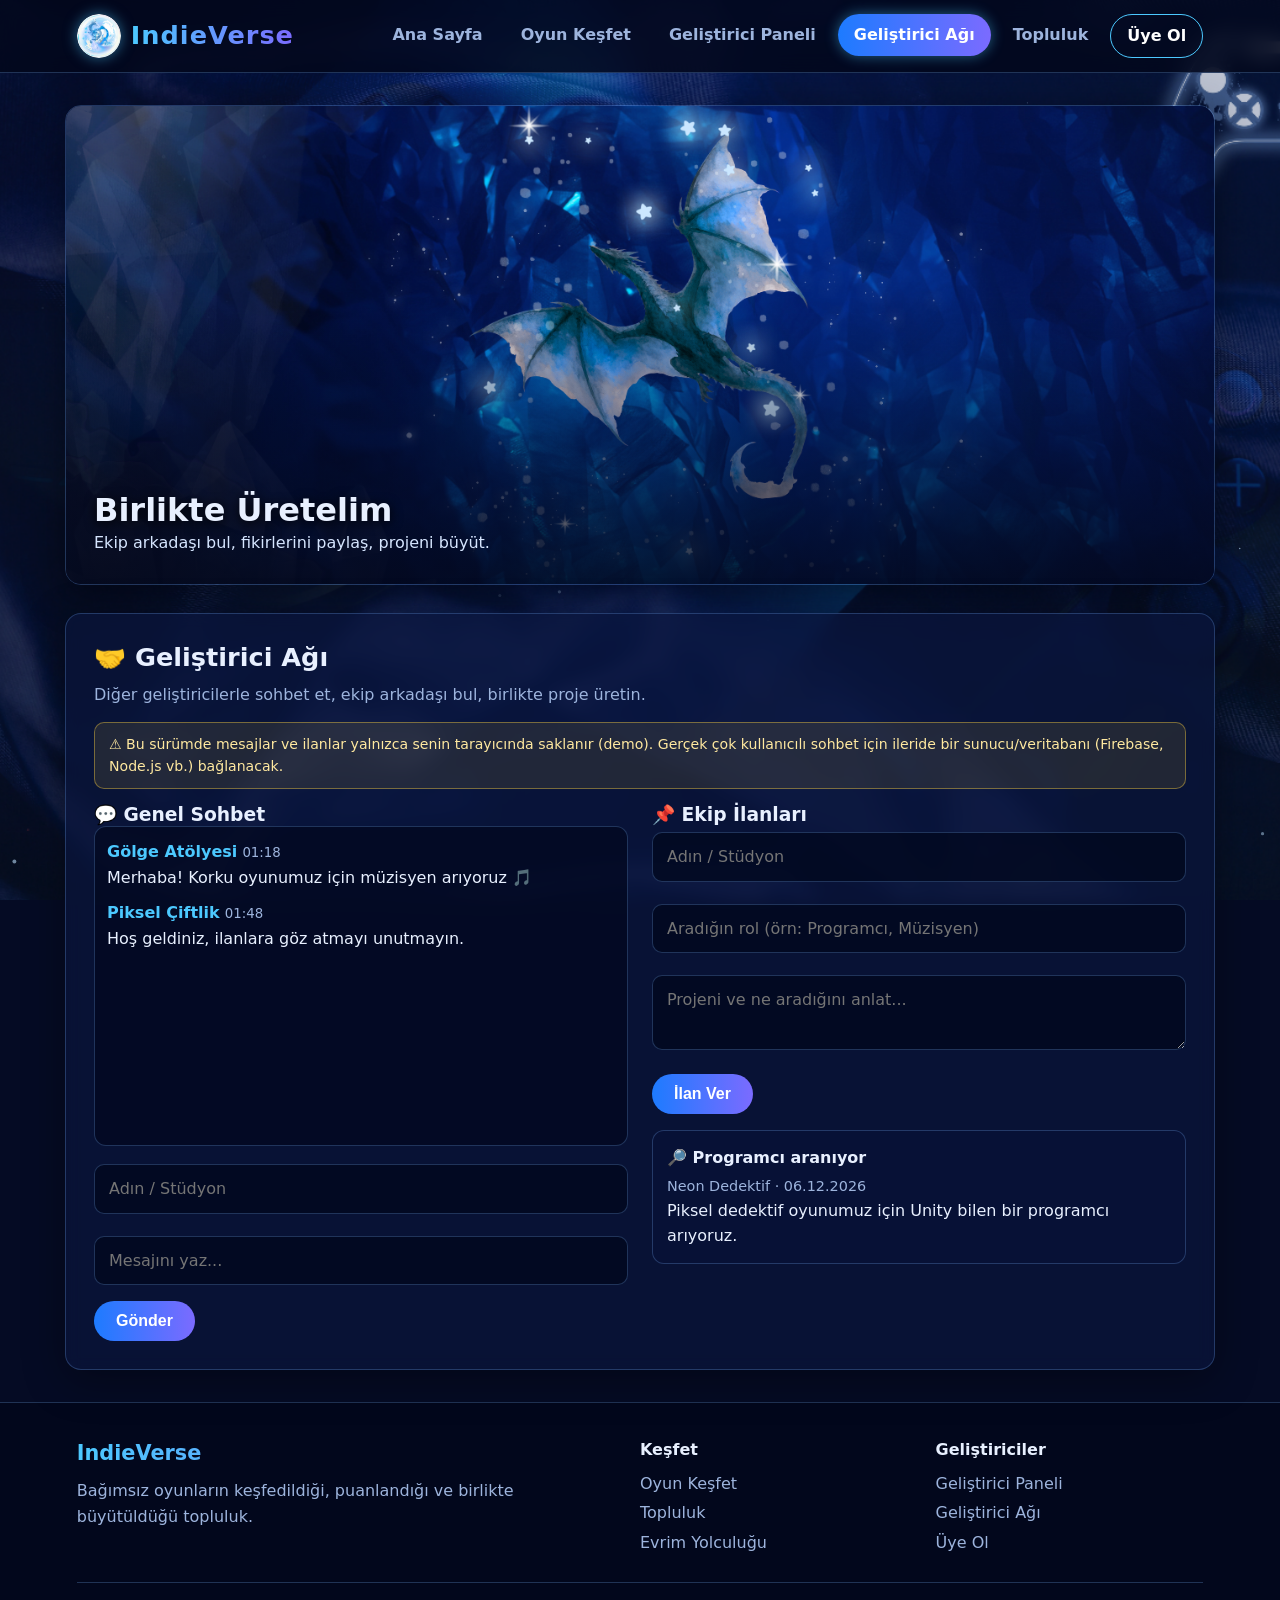
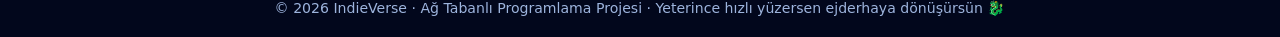
==== web sitesi/ag.html @ 3c93b761 "Add files via upload Hocam ben videoları atıcaz githuba sandım ilk iki haftanın ayrı linki var zaten" ====
<!DOCTYPE html>
<html lang="tr">
<head>
  <meta charset="UTF-8">
  <meta name="viewport" content="width=device-width, initial-scale=1.0">
  <title>IndieVerse - Geliştirici Ağı</title>
  <link rel="stylesheet" href="css/stil.css">
  <link rel="icon" href="img/favicon.ico" sizes="any">
  <link rel="icon" type="image/png" href="img/ikon-192.png">
  <link rel="apple-touch-icon" href="img/ikon-180.png">
  <meta name="theme-color" content="#050b24">
  <meta name="description" content="IndieVerse: bağımsız oyunları keşfet, puanla, topluluğa katıl ve ejderhaya dönüş.">
</head>
<body>

  <header>
    <h1>IndieVerse</h1>
    <nav>
      <ul>
        <li><a href="index.html">Ana Sayfa</a></li>
        <li><a href="oyuncu.html">Oyun Keşfet</a></li>
        <li><a href="gelistirici.html">Geliştirici Paneli</a></li>
        <li><a href="ag.html" class="aktif">Geliştirici Ağı</a></li>
        <li><a href="topluluk.html">Topluluk</a></li>
        <li><a href="uye.html">Üye Ol</a></li>
      </ul>
    </nav>
  </header>

  <main>
    <div class="banner uzun">
      <img src="img/cave.png" alt="Kristal mağarada uçan ejderha">
      <div class="banner-yazi">
        <h2>Birlikte Üretelim</h2>
        <p>Ekip arkadaşı bul, fikirlerini paylaş, projeni büyüt.</p>
      </div>
    </div>

    <section>
      <h2>🤝 Geliştirici Ağı</h2>
      <p>Diğer geliştiricilerle sohbet et, ekip arkadaşı bul, birlikte proje üretin.</p>
      <div class="uyari">
        ⚠️ Bu sürümde mesajlar ve ilanlar yalnızca senin tarayıcında saklanır (demo). Gerçek çok kullanıcılı
        sohbet için ileride bir sunucu/veritabanı (Firebase, Node.js vb.) bağlanacak.
      </div>

      <div class="iki-kolon">
        <div>
          <h3>💬 Genel Sohbet</h3>
          <div id="sohbetKutu" class="sohbet-kutu"></div>
          <form id="sohbetFormu">
            <p><input type="text" name="kisi" placeholder="Adın / Stüdyon" required maxlength="30"></p>
            <p><input type="text" name="metin" placeholder="Mesajını yaz..." required maxlength="300"></p>
            <button type="submit">Gönder</button>
          </form>
        </div>

        <div>
          <h3>📌 Ekip İlanları</h3>
          <form id="ilanFormu">
            <p><input type="text" name="kisi" placeholder="Adın / Stüdyon" required maxlength="40"></p>
            <p><input type="text" name="rol" placeholder="Aradığın rol (örn: Programcı, Müzisyen)" required maxlength="50"></p>
            <p><textarea name="metin" rows="2" placeholder="Projeni ve ne aradığını anlat..." required maxlength="300"></textarea></p>
            <button type="submit">İlan Ver</button>
          </form>
          <div id="ilanListesi" style="margin-top:16px;"></div>
        </div>
      </div>
    </section>
  </main>

  <footer>
    <div class="footer-izgara">
      <div>
        <b class="footer-marka">IndieVerse</b>
        <p>Bağımsız oyunların keşfedildiği, puanlandığı ve birlikte büyütüldüğü topluluk.</p>
      </div>
      <div>
        <b>Keşfet</b>
        <a href="oyuncu.html">Oyun Keşfet</a>
        <a href="topluluk.html">Topluluk</a>
        <a href="index.html#yolculuk">Evrim Yolculuğu</a>
      </div>
      <div>
        <b>Geliştiriciler</b>
        <a href="gelistirici.html">Geliştirici Paneli</a>
        <a href="ag.html">Geliştirici Ağı</a>
        <a href="uye.html">Üye Ol</a>
      </div>
    </div>
    <p class="footer-alt">&copy; 2026 IndieVerse &middot; Ağ Tabanlı Programlama Projesi &middot; Yeterince hızlı yüzersen ejderhaya dönüşürsün 🐉</p>
  </footer>

  <script src="js/ortak.js"></script>
  <script src="js/ag.js"></script>
  <script src="js/efekt.js"></script>
</body>
</html>
---- web sitesi/css/stil.css ----
/* ================= IndieVerse - Ortak Stil ================= */
:root {
  --bg: #050b24;
  --panel: rgba(10, 22, 60, 0.72);
  --panel-acik: rgba(30, 60, 130, 0.35);
  --kenar: rgba(120, 180, 255, 0.25);
  --vurgu: #4cc9ff;
  --vurgu2: #7b6bff;
  --metin: #e8f0ff;
  --soluk: #9db4dd;
  --yildiz: #ffd23f;
  --radius: 16px;
}

* { box-sizing: border-box; margin: 0; padding: 0; }

body {
  font-family: "Segoe UI", system-ui, -apple-system, Roboto, sans-serif;
  color: var(--metin);
  line-height: 1.6;
  min-height: 100vh;
  background-color: var(--bg);
  background-image: url("../img/arkaplan.png");
  background-size: cover;
  background-position: center;
  background-attachment: fixed;
  display: flex;
  flex-direction: column;
}

h1, h2, h3 { line-height: 1.25; }
a { color: var(--vurgu); }

/* ---------- Üst menü ---------- */
header {
  position: sticky;
  top: 0;
  z-index: 50;
  display: flex;
  align-items: center;
  justify-content: space-between;
  flex-wrap: wrap;
  gap: 12px;
  padding: 14px 6vw;
  background: rgba(3, 8, 28, 0.85);
  backdrop-filter: blur(10px);
  border-bottom: 1px solid var(--kenar);
}
header h1 {
  font-size: 1.6rem;
  letter-spacing: 1px;
  background: linear-gradient(90deg, var(--vurgu), var(--vurgu2));
  -webkit-background-clip: text;
  background-clip: text;
  color: transparent;
}
nav ul { list-style: none; display: flex; gap: 6px; flex-wrap: wrap; }
nav a {
  display: block;
  padding: 8px 16px;
  border-radius: 999px;
  text-decoration: none;
  color: var(--soluk);
  font-weight: 600;
  transition: .2s;
}
nav a:hover { color: #fff; background: var(--panel-acik); }
nav a.aktif {
  color: #fff;
  background: linear-gradient(90deg, #1d7bff, var(--vurgu2));
  box-shadow: 0 0 14px rgba(76, 201, 255, .45);
}

/* ---------- Ana yerleşim ---------- */
main {
  flex: 1;
  width: min(1150px, 92%);
  margin: 32px auto;
  display: flex;
  flex-direction: column;
  gap: 28px;
}
section {
  background: var(--panel);
  border: 1px solid var(--kenar);
  border-radius: var(--radius);
  padding: 28px;
  backdrop-filter: blur(8px);
  box-shadow: 0 10px 40px rgba(0, 0, 0, .35);
}
section > h2 { margin-bottom: 8px; font-size: 1.6rem; }
section > p { color: var(--soluk); margin-bottom: 14px; }
hr { display: none; }

/* ---------- Banner (ejderha görselleri) ---------- */
.banner {
  position: relative;
  min-height: 300px;
  border-radius: var(--radius);
  overflow: hidden;
  border: 1px solid var(--kenar);
  display: flex;
  align-items: flex-end;
  box-shadow: 0 10px 40px rgba(0, 0, 0, .45);
}
.banner img {
  position: absolute; inset: 0;
  width: 100%; height: 100%;
  object-fit: cover;
}
.banner::after {
  content: ""; position: absolute; inset: 0;
  background: linear-gradient(to top, rgba(3, 8, 28, .85), transparent 60%);
}
.banner-yazi { position: relative; z-index: 2; padding: 28px; }
.banner-yazi h2 { font-size: 2rem; text-shadow: 0 2px 12px #000; }
.banner-yazi p { color: #d6e6ff; max-width: 620px; }

/* ---------- Kartlar ---------- */
.rol-kapsayici {
  display: flex;
  flex-wrap: wrap;
  gap: 22px;
  background: none;
  border: none;
  padding: 0;
  box-shadow: none;
}
.rol-kart {
  flex: 1 1 320px;
  position: relative;
  overflow: hidden;
  background: var(--panel);
  border: 1px solid var(--kenar);
  border-radius: var(--radius);
  padding: 26px;
  transition: transform .25s, box-shadow .25s;
}
.rol-kart:hover { transform: translateY(-6px); box-shadow: 0 14px 36px rgba(76, 201, 255, .25); }
.rol-kart h3 { margin-bottom: 8px; font-size: 1.35rem; }
.rol-kart p { color: var(--soluk); margin-bottom: 8px; }
.rol-ozellikler { margin: 10px 0 18px 20px; color: #cfe0ff; }
.rol-ozellikler li { margin-bottom: 4px; }

.gelistirici-kart::before {
  content: ""; position: absolute; inset: 0; z-index: 0;
  background: url("../img/dragon.png") center/cover;
  opacity: .22;
}
.gelistirici-kart > * { position: relative; z-index: 1; }

.rol-buton, button, .buton {
  display: inline-block;
  border: none;
  cursor: pointer;
  padding: 11px 22px;
  border-radius: 999px;
  font-size: 1rem;
  font-weight: 700;
  color: #fff;
  text-decoration: none;
  background: linear-gradient(90deg, #1d7bff, var(--vurgu2));
  transition: .2s;
}
.rol-buton:hover, button:hover, .buton:hover {
  transform: translateY(-2px);
  box-shadow: 0 0 18px rgba(76, 201, 255, .6);
}
button.ikincil { background: var(--panel-acik); border: 1px solid var(--kenar); }

/* ---------- Formlar ---------- */
form p { margin-bottom: 16px; }
label { font-weight: 600; font-size: .95rem; }
input[type="text"], input[type="email"], input[type="date"], input[type="url"],
select, textarea {
  width: 100%;
  margin-top: 6px;
  padding: 11px 14px;
  color: var(--metin);
  background: rgba(2, 8, 30, .75);
  border: 1px solid var(--kenar);
  border-radius: 10px;
  font: inherit;
}
input:focus, select:focus, textarea:focus {
  outline: none;
  border-color: var(--vurgu);
  box-shadow: 0 0 0 3px rgba(76, 201, 255, .25);
}
select option { background: #07123a; }
input[type="radio"], input[type="checkbox"] { accent-color: var(--vurgu); margin: 0 4px 0 12px; }
input[type="radio"]:first-of-type, input[type="checkbox"]:first-of-type { margin-left: 0; }
.form-izgara { display: grid; grid-template-columns: repeat(auto-fit, minmax(260px, 1fr)); gap: 0 22px; }

/* ---------- Oyun kartları (JS ile üretilir) ---------- */
.oyun-izgara { display: grid; grid-template-columns: repeat(auto-fill, minmax(300px, 1fr)); gap: 20px; }
.oyun-kart {
  background: rgba(8, 18, 55, .8);
  border: 1px solid var(--kenar);
  border-radius: var(--radius);
  padding: 20px;
  display: flex; flex-direction: column; gap: 10px;
}
.oyun-kart h3 { font-size: 1.2rem; }
.studyo { color: var(--soluk); font-size: .9rem; }
.etiketler { display: flex; flex-wrap: wrap; gap: 6px; }
.etiket {
  font-size: .78rem; padding: 3px 10px; border-radius: 999px;
  background: var(--panel-acik); border: 1px solid var(--kenar); color: #bfe3ff;
}
.etiket.durum { background: rgba(123, 107, 255, .3); }
.amac { font-size: .9rem; color: #cfe0ff; }
.amac b { color: var(--vurgu); }

.yildizlar { display: inline-flex; gap: 2px; font-size: 1.5rem; }
.yildiz { cursor: pointer; color: #3a4a7a; transition: .15s; user-select: none; }
.yildiz.dolu { color: var(--yildiz); }
.yildiz:hover { transform: scale(1.25); }
.puan-bilgi { font-size: .85rem; color: var(--soluk); }

.geri-bildirim { border-top: 1px solid var(--kenar); padding-top: 10px; }
.geri-bildirim summary { cursor: pointer; font-weight: 600; color: var(--vurgu); }
.yorum { background: rgba(255, 255, 255, .05); border-radius: 8px; padding: 8px 12px; margin-top: 8px; font-size: .9rem; }
.yorum b { color: var(--vurgu); }
.bos-mesaj { text-align: center; padding: 30px; color: var(--soluk); }

/* ---------- Ağ sayfası ---------- */
.iki-kolon { display: grid; grid-template-columns: repeat(auto-fit, minmax(340px, 1fr)); gap: 24px; }
.sohbet-kutu {
  height: 320px; overflow-y: auto; padding: 12px;
  background: rgba(2, 8, 30, .7);
  border: 1px solid var(--kenar); border-radius: 12px; margin-bottom: 12px;
}
.mesaj { margin-bottom: 10px; }
.mesaj small { color: var(--soluk); }
.mesaj b { color: var(--vurgu); }
.ilan { background: rgba(8, 18, 55, .8); border: 1px solid var(--kenar); border-radius: 12px; padding: 14px; margin-bottom: 12px; }
.ilan h4 { margin-bottom: 4px; }
.uyari {
  background: rgba(255, 210, 63, .1); border: 1px solid rgba(255, 210, 63, .4);
  color: #ffe9a0; padding: 10px 14px; border-radius: 10px; font-size: .88rem; margin-bottom: 14px;
}

/* ---------- Tablo ---------- */
.tablo-kutu { overflow-x: auto; }
table { width: 100%; border-collapse: collapse; min-width: 640px; }
caption { text-align: left; padding-bottom: 10px; color: var(--soluk); }
th, td { padding: 12px 14px; text-align: left; border-bottom: 1px solid var(--kenar); }
th { background: var(--panel-acik); color: var(--vurgu); }
tbody tr:hover { background: rgba(76, 201, 255, .08); }

/* ---------- Alt bilgi ---------- */
footer {
  text-align: center; padding: 20px; color: var(--soluk);
  background: rgba(3, 8, 28, .85); border-top: 1px solid var(--kenar);
}

@media (max-width: 640px) {
  section { padding: 18px; }
  .banner-yazi h2 { font-size: 1.5rem; }
}

/* ================= GÖRSEL GÜÇLENDİRME ================= */

/* --- Banner düzeltmesi: ejderhanın kafası görünsün --- */
.banner.uzun { min-height: clamp(300px, 42vw, 480px); }
.banner img.ust-hizala { object-position: center 20%; }

/* Banner görseli çok yavaş yakınlaşıp uzaklaşır */
.banner img {
  transform-origin: center 20%;
  animation: yavasYakin 20s ease-in-out infinite alternate;
}
@keyframes yavasYakin {
  from { transform: scale(1); }
  to   { transform: scale(1.07); }
}

/* --- Arka planda süzülen yıldızlar (efekt.js çizer) --- */
#yildizKatman {
  position: fixed;
  inset: 0;
  z-index: -1;
  pointer-events: none;
}

/* --- Kaydırınca yumuşak belirme --- */
.gizli { opacity: 0; }
.gorundu { animation: belir .7s ease backwards; }
@keyframes belir {
  from { opacity: 0; transform: translateY(24px); }
  to   { opacity: 1; transform: none; }
}

/* --- Oyun kartlarına hover parlaması --- */
.oyun-kart { transition: transform .25s, box-shadow .25s, border-color .25s; }
.oyun-kart:hover {
  transform: translateY(-4px);
  border-color: var(--vurgu);
  box-shadow: 0 10px 28px rgba(76, 201, 255, .22);
}

/* --- Mobil menü butonu (efekt.js ekler) --- */
.menu-btn {
  display: none;
  padding: 8px 14px;
  font-size: 1.2rem;
  background: var(--panel-acik);
  border: 1px solid var(--kenar);
}
@media (max-width: 700px) {
  .menu-btn { display: inline-block; }
  header nav { width: 100%; display: none; }
  header nav.acik { display: block; }
  nav ul { flex-direction: column; }
}

/* Hareketi sevmeyen kullanıcılar için animasyonları kapat */
@media (prefers-reduced-motion: reduce) {
  .banner img, .gorundu { animation: none; }
}

/* ================= TOPLULUK SAYFASI ================= */
.topluluk-izgara {
  display: grid;
  grid-template-columns: minmax(0, 1fr) 300px;
  gap: 22px;
  align-items: start;
}
.ana-kolon { display: flex; flex-direction: column; gap: 28px; min-width: 0; }
.yan-kolon { display: flex; flex-direction: column; gap: 22px; position: sticky; top: 90px; }
.yan-kutu {
  background: var(--panel);
  border: 1px solid var(--kenar);
  border-radius: var(--radius);
  padding: 20px;
  backdrop-filter: blur(8px);
}
.yan-kutu h3 { font-size: 1.05rem; margin-bottom: 10px; }
.yan-kutu p { color: var(--soluk); font-size: .92rem; }
.etiket.tikla { cursor: pointer; }
.etiket.tikla:hover { border-color: var(--vurgu); color: #fff; }
.en-iyiler { margin-left: 20px; color: #cfe0ff; font-size: .92rem; }
.en-iyiler li { margin-bottom: 6px; }

.sekmeler { display: flex; flex-wrap: wrap; gap: 8px; margin-bottom: 14px; }
.sekme {
  padding: 8px 16px;
  font-size: .92rem;
  background: var(--panel-acik);
  border: 1px solid var(--kenar);
}
.sekme.aktif {
  background: linear-gradient(90deg, #1d7bff, var(--vurgu2));
  border-color: transparent;
}

.gonderi {
  background: rgba(8, 18, 55, .8);
  border: 1px solid var(--kenar);
  border-radius: var(--radius);
  padding: 18px;
  margin-bottom: 16px;
  display: flex;
  flex-direction: column;
  gap: 10px;
}
.g-ust { display: flex; align-items: center; gap: 12px; }
.g-ust .g-tur { margin-left: auto; }
.avatar {
  width: 42px; height: 42px;
  border-radius: 50%;
  display: grid; place-items: center;
  font-weight: 700; color: #fff;
  flex-shrink: 0;
  box-shadow: 0 0 12px rgba(76, 201, 255, .35);
}
.g-yildiz { color: var(--yildiz); letter-spacing: 2px; margin-left: 8px; }
.g-metin { color: var(--metin); white-space: pre-wrap; word-break: break-word; }
.hashtag { color: var(--vurgu); text-decoration: none; font-weight: 600; }
.hashtag:hover { text-decoration: underline; }
.g-aksiyon { display: flex; gap: 8px; }
.g-aksiyon button { padding: 6px 14px; font-size: .9rem; }
.g-aksiyon .begendi { border-color: #ff6b8b; }
.g-yorumlar { border-top: 1px solid var(--kenar); padding-top: 10px; }
.g-yorum-formu { margin-top: 10px; display: grid; gap: 8px; }
.g-yorum-formu p { margin: 0; }

@media (max-width: 960px) {
  .topluluk-izgara { grid-template-columns: 1fr; }
  .yan-kolon { position: static; }
}

/* ================= ÜYELİK SAYFASI + LOGO ================= */

/* Şifre kutusu diğer kutularla aynı görünsün */
input[type="password"] {
  width: 100%;
  margin-top: 6px;
  padding: 11px 14px;
  color: var(--metin);
  background: rgba(2, 8, 30, .75);
  border: 1px solid var(--kenar);
  border-radius: 10px;
  font: inherit;
}
input[type="password"]:focus {
  outline: none;
  border-color: var(--vurgu);
  box-shadow: 0 0 0 3px rgba(76, 201, 255, .25);
}

/* Şifre gücü çubuğu */
.guc {
  height: 6px;
  background: rgba(255, 255, 255, .1);
  border-radius: 999px;
  overflow: hidden;
  margin-top: 8px;
}
.guc > div { height: 100%; width: 0; transition: width .25s, background .25s; }

/* Bilgi / hata mesajları */
.uye-mesaj {
  padding: 10px 14px;
  border-radius: 10px;
  margin-top: 14px;
  font-size: .92rem;
}
.uye-mesaj.hata {
  background: rgba(255, 107, 139, .12);
  border: 1px solid rgba(255, 107, 139, .45);
  color: #ffb3c4;
}
.uye-mesaj.ok {
  background: rgba(125, 255, 176, .1);
  border: 1px solid rgba(125, 255, 176, .4);
  color: #7dffb0;
}

/* Profil kartı */
.profil-ust { display: flex; align-items: center; gap: 12px; margin-bottom: 10px; }
.avatar.buyuk { width: 56px; height: 56px; font-size: 1.4rem; }
.seviye-satir { font-size: 1.05rem; color: var(--metin) !important; }
.seviye-liste { list-style: none; color: #cfe0ff; font-size: .92rem; }
.seviye-liste li { margin-bottom: 6px; }

/* Logo (efekt.js menüye ekler) */
.marka { display: flex; align-items: center; gap: 10px; text-decoration: none; }
.logo {
  width: 44px; height: 44px;
  border-radius: 50%;
  object-fit: cover;
  box-shadow: 0 0 14px rgba(76, 201, 255, .5);
}

/* Menüdeki "Üye Ol" bağlantısı öne çıksın */
nav a[href="uye.html"] { border: 1px solid var(--vurgu); color: #fff; }

/* ================= ANA SAYFA BANNER (sloganlı görsel tam görünsün) ================= */
.banner.tam { min-height: 0; aspect-ratio: 16 / 9; max-height: 520px; }
.banner.tam::after { display: none; }
.banner.tam img { animation: none; }

/* ================= PUANLAMA SİSTEMİ ================= */
.puan-kutu {
  background: rgba(255, 255, 255, .04);
  border: 1px solid var(--kenar);
  border-radius: 12px;
  padding: 12px 14px;
  display: flex;
  flex-direction: column;
  gap: 8px;
}
.puan-ort { display: flex; align-items: center; gap: 10px; flex-wrap: wrap; }
.puan-sayi { font-size: 1.8rem; font-weight: 800; color: var(--yildiz); line-height: 1; }
.yildiz-ort {
  position: relative; display: inline-block;
  font-size: 1.3rem; letter-spacing: 2px; line-height: 1; color: #3a4a7a;
}
.yildiz-ort::before {
  content: "★★★★★";
  position: absolute; left: 0; top: 0;
  width: var(--yuzde); overflow: hidden; white-space: nowrap; color: var(--yildiz);
}
.senin-puan { display: flex; align-items: center; gap: 10px; flex-wrap: wrap; }
.yildizlar.kucuk { font-size: 1.1rem; }
button.mini { padding: 2px 10px; font-size: .78rem; }
.cubuk-satir {
  display: grid; grid-template-columns: 72px 1fr 34px; gap: 8px; align-items: center;
  font-size: .85rem; color: var(--soluk); margin-top: 6px;
}
.cubuk-satir.kriter-oy { grid-template-columns: 72px 1fr; }
.cubuk { height: 8px; background: rgba(255, 255, 255, .1); border-radius: 999px; overflow: hidden; }
.cubuk > div { height: 100%; background: linear-gradient(90deg, #1d7bff, var(--vurgu2)); }
.cubuk.yildizli > div { background: linear-gradient(90deg, #ffb84c, var(--yildiz)); }

/* ================= PROFESYONEL GÖRÜNÜM ================= */
.nav-rozet { width: 22px; height: 22px; object-fit: contain; vertical-align: middle; margin-right: 2px; }
nav a[href="uye.html"] { display: inline-flex; align-items: center; gap: 4px; }

.hero { text-align: center; padding: 44px 28px; }
.hero h2 {
  font-size: clamp(1.9rem, 4.5vw, 3rem) !important;
  margin: 14px 0 12px !important;
  background: linear-gradient(90deg, #fff, var(--vurgu), var(--vurgu2));
  -webkit-background-clip: text; background-clip: text; color: transparent;
}
.hero > p { max-width: 720px; margin: 0 auto 22px !important; font-size: 1.05rem; }
.hero-butonlar { display: flex; flex-wrap: wrap; gap: 12px; justify-content: center; margin-bottom: 30px; }
.buton.ikincil-buton { background: var(--panel-acik); border: 1px solid var(--kenar); }

.istatistik-seridi {
  display: grid; grid-template-columns: repeat(auto-fit, minmax(120px, 1fr)); gap: 14px;
  max-width: 760px; margin: 0 auto;
}
.istatistik-seridi > div {
  background: rgba(2, 8, 30, .55); border: 1px solid var(--kenar); border-radius: 14px; padding: 14px 8px;
}
.istatistik-seridi b { display: block; font-size: 1.9rem; color: var(--vurgu); line-height: 1.1; }
.istatistik-seridi span { font-size: .85rem; color: var(--soluk); }

.ozellik-izgara { display: grid; grid-template-columns: repeat(auto-fit, minmax(230px, 1fr)); gap: 18px; margin-top: 8px; }
.ozellik {
  background: rgba(8, 18, 55, .8); border: 1px solid var(--kenar); border-radius: var(--radius);
  padding: 22px; transition: transform .25s, border-color .25s, box-shadow .25s;
}
.ozellik:hover { transform: translateY(-4px); border-color: var(--vurgu); box-shadow: 0 10px 28px rgba(76, 201, 255, .2); }
.ozellik-ikon { font-size: 2rem; display: block; margin-bottom: 8px; }
.ozellik h3 { font-size: 1.1rem; margin-bottom: 6px; }
.ozellik p { color: var(--soluk); font-size: .92rem; margin: 0 !important; }

.adimlar { display: grid; grid-template-columns: repeat(auto-fit, minmax(220px, 1fr)); gap: 18px; }
.adim { text-align: center; padding: 10px 14px; }
.adim-no {
  display: inline-grid; place-items: center; width: 46px; height: 46px; border-radius: 50%;
  font-weight: 800; font-size: 1.2rem; color: #fff; margin-bottom: 10px;
  background: linear-gradient(135deg, #1d7bff, var(--vurgu2)); box-shadow: 0 0 16px rgba(76, 201, 255, .5);
}
.adim p { color: var(--soluk); margin: 0 !important; font-size: .92rem; }

.vitrin {
  background: rgba(8, 18, 55, .8); border: 1px solid var(--kenar); border-radius: var(--radius);
  padding: 22px; display: flex; flex-direction: column; gap: 8px; align-items: flex-start;
}
.vitrin h3 { font-size: 1.5rem; }

.seviye-izgara { display: grid; grid-template-columns: repeat(auto-fit, minmax(220px, 1fr)); gap: 18px; }
.seviye-kart {
  position: relative; text-align: center; background: rgba(8, 18, 55, .8);
  border: 1px solid var(--kenar); border-radius: var(--radius); padding: 22px 16px;
  display: flex; flex-direction: column; align-items: center; gap: 8px;
  transition: transform .25s, border-color .25s, box-shadow .25s;
}
.seviye-kart:hover { transform: translateY(-6px); border-color: var(--vurgu); box-shadow: 0 14px 34px rgba(76, 201, 255, .25); }
.seviye-kart img { width: 130px; height: 130px; object-fit: contain; filter: drop-shadow(0 0 14px rgba(76, 201, 255, .35)); }
.seviye-kart .sira {
  position: absolute; top: 12px; left: 12px; width: 28px; height: 28px; border-radius: 50%;
  display: grid; place-items: center; font-size: .85rem; font-weight: 700; background: var(--panel-acik); border: 1px solid var(--kenar);
}
.seviye-kart h3 { font-size: 1.15rem; }
.seviye-kart .etiketler { justify-content: center; }
.seviye-esik { color: var(--yildiz); font-weight: 700; font-size: .9rem; margin: 0 !important; }
.seviye-slogan { color: #cfe0ff !important; font-style: italic; margin: 0 !important; }

.cta { text-align: center; padding: 40px 28px; background: linear-gradient(135deg, rgba(29, 123, 255, .25), rgba(123, 107, 255, .25)); }
.cta p { margin-bottom: 18px !important; }

.rozet-ortala { text-align: center; margin-bottom: 10px; }
.rozet-buyuk { width: 150px; height: 150px; object-fit: contain; filter: drop-shadow(0 0 16px rgba(76, 201, 255, .45)); animation: suz 4s ease-in-out infinite alternate; }
@keyframes suz { from { transform: translateY(0); } to { transform: translateY(-8px); } }
.ilerleme { height: 10px; background: rgba(255, 255, 255, .1); border-radius: 999px; overflow: hidden; margin: 6px 0; }
.ilerleme > div { height: 100%; background: linear-gradient(90deg, #1d7bff, var(--vurgu), var(--vurgu2)); transition: width .5s; }
.seviye-liste li { display: flex; align-items: center; gap: 10px; padding: 6px 8px; border-radius: 10px; border: 1px solid transparent; }
.seviye-liste img { width: 38px; height: 38px; object-fit: contain; }
.seviye-liste small { display: block; color: var(--soluk); }
.seviye-liste li.aktif { border-color: var(--vurgu); background: rgba(76, 201, 255, .1); }
.seviye-liste li.kilitli img { filter: grayscale(1) brightness(.6); opacity: .6; }

footer { text-align: left; padding: 34px 6vw 18px; }
.footer-izgara { display: grid; grid-template-columns: 2fr 1fr 1fr; gap: 28px; margin-bottom: 22px; }
.footer-izgara b { display: block; color: var(--metin); margin-bottom: 8px; }
.footer-marka { font-size: 1.3rem; background: linear-gradient(90deg, var(--vurgu), var(--vurgu2)); -webkit-background-clip: text; background-clip: text; color: transparent !important; }
.footer-izgara a { display: block; color: var(--soluk); text-decoration: none; margin-bottom: 4px; }
.footer-izgara a:hover { color: var(--vurgu); }
.footer-alt { text-align: center; border-top: 1px solid var(--kenar); padding-top: 14px; font-size: .88rem; }
@media (max-width: 700px) { .footer-izgara { grid-template-columns: 1fr; } }
@media (prefers-reduced-motion: reduce) { .rozet-buyuk { animation: none; } }
/* ================= Animasyon paketi 1 ================= */
body { animation: sayfaGir .6s ease; }
@keyframes sayfaGir { from { opacity: 0; } to { opacity: 1; } }

/* Üstteki kaydırma çubuğu */
#kaydirmaCubugu {
  position: fixed; top: 0; left: 0; height: 3px; width: 0; z-index: 100;
  background: linear-gradient(90deg, #1d7bff, var(--vurgu), var(--vurgu2));
  box-shadow: 0 0 10px var(--vurgu);
  pointer-events: none;
}

/* Menü kaydırınca gölge alsın */
header { transition: box-shadow .3s; }
header.kaydi { box-shadow: 0 8px 28px rgba(0, 0, 0, .5); }

/* Buton dalga efekti */
.dalga {
  position: absolute; border-radius: 50%;
  background: rgba(255, 255, 255, .45);
  transform: scale(0);
  animation: dalga .6s ease-out forwards;
  pointer-events: none;
}
@keyframes dalga { to { transform: scale(4); opacity: 0; } }

/* Fareyi izleyen ışık */
#imlecIsik {
  position: fixed; top: 0; left: 0; width: 380px; height: 380px;
  margin: -190px 0 0 -190px; border-radius: 50%;
  background: radial-gradient(circle, rgba(76, 201, 255, .13), transparent 65%);
  pointer-events: none; z-index: 40; opacity: 0;
  transition: opacity .4s; will-change: transform;
}

/* Kartlar sırayla belirsin (bölüm görününce başlar) */
@keyframes kartGir {
  from { opacity: 0; transform: translateY(24px) scale(.96); }
  to   { opacity: 1; transform: none; }
}
.gorundu .ozellik, .gorundu .adim, .gorundu .seviye-kart { animation: kartGir .6s ease backwards; }
.gorundu .ozellik:nth-child(2), .gorundu .adim:nth-child(2), .gorundu .seviye-kart:nth-child(2) { animation-delay: .1s; }
.gorundu .ozellik:nth-child(3), .gorundu .adim:nth-child(3), .gorundu .seviye-kart:nth-child(3) { animation-delay: .2s; }
.gorundu .ozellik:nth-child(4), .gorundu .adim:nth-child(4), .gorundu .seviye-kart:nth-child(4) { animation-delay: .3s; }
.gorundu .seviye-kart:nth-child(5) { animation-delay: .4s; }
.gorundu .seviye-kart:nth-child(6) { animation-delay: .5s; }
.gorundu .seviye-kart:nth-child(7) { animation-delay: .6s; }

/* Yukarı çık butonu */
#yukari {
  position: fixed; right: 20px; bottom: 20px; width: 46px; height: 46px;
  border-radius: 50%; padding: 0; z-index: 60; font-size: 1.2rem;
  opacity: 0; pointer-events: none; transform: translateY(12px);
  transition: opacity .3s, transform .3s;
}
#yukari.goster { opacity: 1; pointer-events: auto; transform: none; }

/* Logo nefes alsın */
.logo { animation: logoParla 3s ease-in-out infinite alternate; }
@keyframes logoParla {
  from { filter: drop-shadow(0 0 2px rgba(76, 201, 255, .3)); }
  to   { filter: drop-shadow(0 0 10px rgba(76, 201, 255, .9)); }
}

/* Hareketi azaltmak isteyenler için */
@media (prefers-reduced-motion: reduce) {
  body, .logo, .dalga,
  .gorundu .ozellik, .gorundu .adim, .gorundu .seviye-kart { animation: none; }
  #imlecIsik { display: none; }
}
/* ================= Animasyon paketi 2: evrim ================= */
#evrimKatman {
  position: fixed; inset: 0; z-index: 200;
  display: flex; align-items: center; justify-content: center; padding: 20px;
  background: radial-gradient(circle at center, rgba(29, 123, 255, .35), rgba(5, 11, 36, .94) 70%);
  opacity: 0; transition: opacity .4s;
}
#evrimKatman.goster { opacity: 1; }

.evrim-kutu {
  position: relative; text-align: center; width: 100%; max-width: 390px;
  padding: 26px 22px 24px;
  background: var(--panel, #0b1640);
  border: 1px solid var(--vurgu); border-radius: 18px;
  box-shadow: 0 0 60px rgba(76, 201, 255, .45);
  transform: scale(.8) translateY(24px);
  transition: transform .5s cubic-bezier(.2, 1.4, .4, 1);
}
#evrimKatman.goster .evrim-kutu { transform: none; }

.evrim-baslik {
  font-size: 1.3rem; font-weight: 700; margin-bottom: 8px;
  background: linear-gradient(90deg, #fff, var(--vurgu), var(--vurgu2));
  -webkit-background-clip: text; background-clip: text; color: transparent;
}

/* Rozet sahnesi: eski rozet söner, yeni rozet döne döne gelir */
.evrim-sahne { position: relative; width: 180px; height: 180px; margin: 0 auto 10px; }
.evrim-sahne img {
  position: absolute; inset: 0; width: 100%; height: 100%; object-fit: contain;
  filter: drop-shadow(0 0 18px rgba(76, 201, 255, .6));
}
.evrim-eski { animation: evrimEski 1s ease .5s forwards; }
.evrim-yeni { opacity: 0; animation: evrimYeni 1.1s cubic-bezier(.2, 1.3, .4, 1) .9s forwards; }
@keyframes evrimEski {
  0%   { opacity: 1; transform: none; filter: drop-shadow(0 0 18px rgba(76, 201, 255, .6)); }
  60%  { opacity: 1; transform: scale(1.15); filter: brightness(3) drop-shadow(0 0 30px #fff); }
  100% { opacity: 0; transform: scale(1.5); filter: brightness(4) blur(6px); }
}
@keyframes evrimYeni {
  0%   { opacity: 0; transform: scale(.1) rotate(-25deg); filter: brightness(4); }
  70%  { opacity: 1; transform: scale(1.12) rotate(4deg); }
  100% { opacity: 1; transform: none; }
}

/* Yayılan halkalar */
.evrim-halka {
  position: absolute; left: 50%; top: 50%; width: 120px; height: 120px;
  margin: -60px 0 0 -60px; border-radius: 50%;
  border: 2px solid var(--vurgu); opacity: 0;
  animation: evrimHalka 1.8s ease-out .9s 2;
}
.evrim-halka:nth-child(2) { animation-delay: 1.3s; border-color: var(--vurgu2); }
@keyframes evrimHalka {
  0%   { transform: scale(.4); opacity: .9; }
  100% { transform: scale(2.6); opacity: 0; }
}

.evrim-gecis { font-size: 1.05rem; margin-bottom: 4px; }
.evrim-gecis b { color: var(--vurgu); }
.evrim-kutu .etiketler { justify-content: center; margin: 10px 0 14px; }
.evrim-kapat { min-width: 140px; }

#konfetiKatman { position: fixed; inset: 0; z-index: 210; pointer-events: none; }

/* Rozet değişince menüde ve profilde küçük zıplama */
.evrim-pop { animation: evrimPop .9s cubic-bezier(.2, 1.4, .4, 1); }
@keyframes evrimPop {
  0%   { transform: scale(.3) rotate(-30deg); filter: brightness(3); }
  100% { transform: none; filter: none; }
}

/* İlerleme çubuğunda akan ışık */
.ilerleme > div { position: relative; overflow: hidden; }
.ilerleme > div::after {
  content: ""; position: absolute; inset: 0;
  background: linear-gradient(90deg, transparent, rgba(255, 255, 255, .55), transparent);
  transform: translateX(-100%);
  animation: ilerlemeAkis 2.2s ease-in-out infinite;
}
@keyframes ilerlemeAkis { to { transform: translateX(100%); } }

/* Evrim yolculuğu kartlarında rozet büyüsün */
.seviye-kart img { transition: transform .35s, filter .35s; }
.seviye-kart:hover img {
  transform: scale(1.1) rotate(-3deg);
  filter: drop-shadow(0 0 22px rgba(76, 201, 255, .75));
}

@media (prefers-reduced-motion: reduce) {
  .evrim-eski, .evrim-halka, .evrim-pop, .ilerleme > div::after { animation: none; }
  .evrim-eski { opacity: 0; }
  .evrim-yeni { animation: none; opacity: 1; }
  #evrimKatman, .evrim-kutu { transition: none; }
}
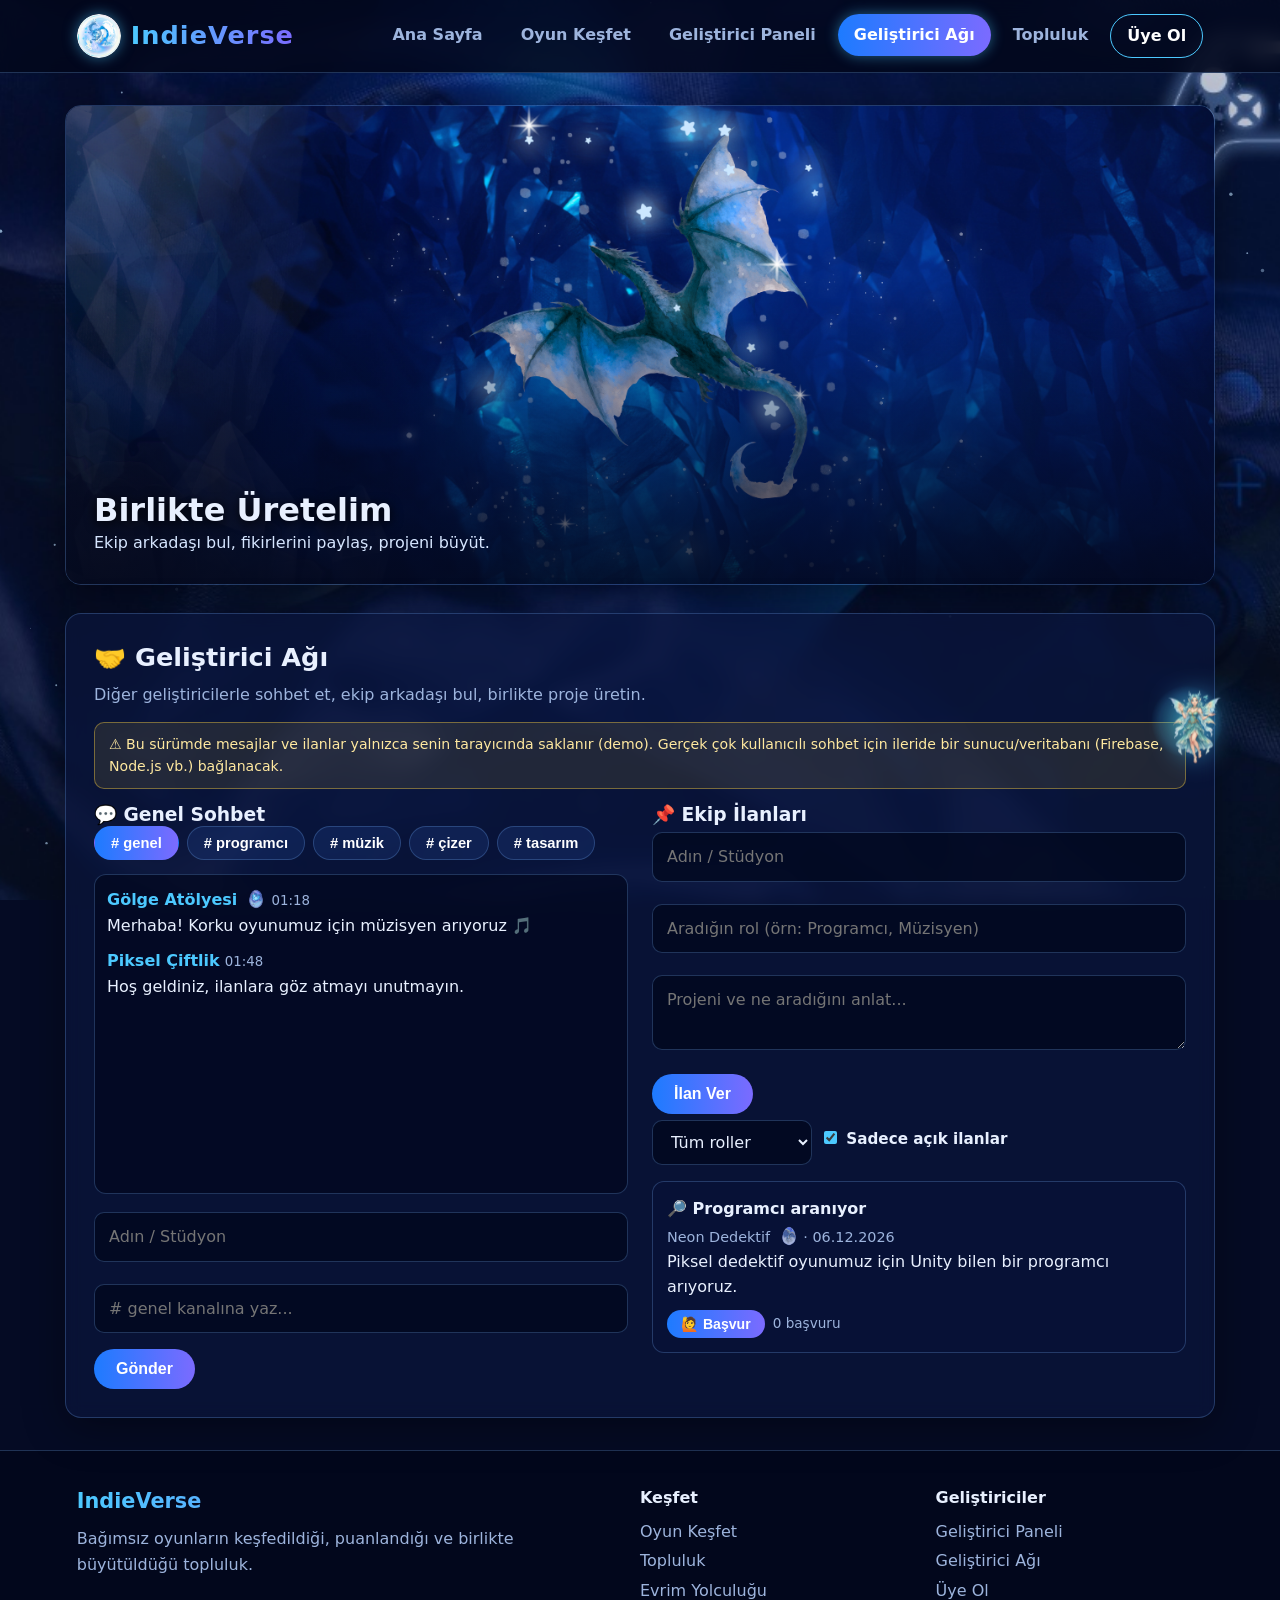
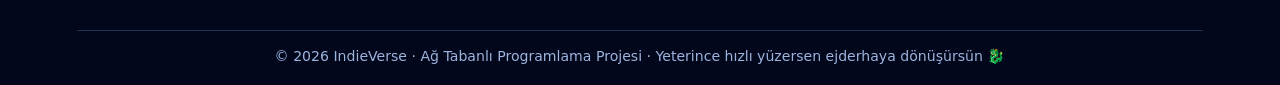
==== commit 9936fa00: "Add files via upload" ====
--- a/web sitesi/ag.html
+++ b/web sitesi/ag.html
@@ -1,98 +1,99 @@
-<!DOCTYPE html>
-<html lang="tr">
-<head>
-  <meta charset="UTF-8">
-  <meta name="viewport" content="width=device-width, initial-scale=1.0">
-  <title>IndieVerse - Geliştirici Ağı</title>
-  <link rel="stylesheet" href="css/stil.css">
-  <link rel="icon" href="img/favicon.ico" sizes="any">
-  <link rel="icon" type="image/png" href="img/ikon-192.png">
-  <link rel="apple-touch-icon" href="img/ikon-180.png">
-  <meta name="theme-color" content="#050b24">
-  <meta name="description" content="IndieVerse: bağımsız oyunları keşfet, puanla, topluluğa katıl ve ejderhaya dönüş.">
-</head>
-<body>
-
-  <header>
-    <h1>IndieVerse</h1>
-    <nav>
-      <ul>
-        <li><a href="index.html">Ana Sayfa</a></li>
-        <li><a href="oyuncu.html">Oyun Keşfet</a></li>
-        <li><a href="gelistirici.html">Geliştirici Paneli</a></li>
-        <li><a href="ag.html" class="aktif">Geliştirici Ağı</a></li>
-        <li><a href="topluluk.html">Topluluk</a></li>
-        <li><a href="uye.html">Üye Ol</a></li>
-      </ul>
-    </nav>
-  </header>
-
-  <main>
-    <div class="banner uzun">
-      <img src="img/cave.png" alt="Kristal mağarada uçan ejderha">
-      <div class="banner-yazi">
-        <h2>Birlikte Üretelim</h2>
-        <p>Ekip arkadaşı bul, fikirlerini paylaş, projeni büyüt.</p>
-      </div>
-    </div>
-
-    <section>
-      <h2>🤝 Geliştirici Ağı</h2>
-      <p>Diğer geliştiricilerle sohbet et, ekip arkadaşı bul, birlikte proje üretin.</p>
-      <div class="uyari">
-        ⚠️ Bu sürümde mesajlar ve ilanlar yalnızca senin tarayıcında saklanır (demo). Gerçek çok kullanıcılı
-        sohbet için ileride bir sunucu/veritabanı (Firebase, Node.js vb.) bağlanacak.
-      </div>
-
-      <div class="iki-kolon">
-        <div>
-          <h3>💬 Genel Sohbet</h3>
-          <div id="sohbetKutu" class="sohbet-kutu"></div>
-          <form id="sohbetFormu">
-            <p><input type="text" name="kisi" placeholder="Adın / Stüdyon" required maxlength="30"></p>
-            <p><input type="text" name="metin" placeholder="Mesajını yaz..." required maxlength="300"></p>
-            <button type="submit">Gönder</button>
-          </form>
-        </div>
-
-        <div>
-          <h3>📌 Ekip İlanları</h3>
-          <form id="ilanFormu">
-            <p><input type="text" name="kisi" placeholder="Adın / Stüdyon" required maxlength="40"></p>
-            <p><input type="text" name="rol" placeholder="Aradığın rol (örn: Programcı, Müzisyen)" required maxlength="50"></p>
-            <p><textarea name="metin" rows="2" placeholder="Projeni ve ne aradığını anlat..." required maxlength="300"></textarea></p>
-            <button type="submit">İlan Ver</button>
-          </form>
-          <div id="ilanListesi" style="margin-top:16px;"></div>
-        </div>
-      </div>
-    </section>
-  </main>
-
-  <footer>
-    <div class="footer-izgara">
-      <div>
-        <b class="footer-marka">IndieVerse</b>
-        <p>Bağımsız oyunların keşfedildiği, puanlandığı ve birlikte büyütüldüğü topluluk.</p>
-      </div>
-      <div>
-        <b>Keşfet</b>
-        <a href="oyuncu.html">Oyun Keşfet</a>
-        <a href="topluluk.html">Topluluk</a>
-        <a href="index.html#yolculuk">Evrim Yolculuğu</a>
-      </div>
-      <div>
-        <b>Geliştiriciler</b>
-        <a href="gelistirici.html">Geliştirici Paneli</a>
-        <a href="ag.html">Geliştirici Ağı</a>
-        <a href="uye.html">Üye Ol</a>
-      </div>
-    </div>
-    <p class="footer-alt">&copy; 2026 IndieVerse &middot; Ağ Tabanlı Programlama Projesi &middot; Yeterince hızlı yüzersen ejderhaya dönüşürsün 🐉</p>
-  </footer>
-
-  <script src="js/ortak.js"></script>
-  <script src="js/ag.js"></script>
-  <script src="js/efekt.js"></script>
-</body>
+<!DOCTYPE html>
+<html lang="tr">
+<head>
+  <meta charset="UTF-8">
+  <meta name="viewport" content="width=device-width, initial-scale=1.0">
+  <title>IndieVerse - Geliştirici Ağı</title>
+  <link rel="stylesheet" href="css/stil.css">
+  <link rel="icon" href="img/favicon.ico" sizes="any">
+  <link rel="icon" type="image/png" href="img/ikon-192.png">
+  <link rel="apple-touch-icon" href="img/ikon-180.png">
+  <meta name="theme-color" content="#050b24">
+  <meta name="description" content="IndieVerse: bağımsız oyunları keşfet, puanla, topluluğa katıl ve ejderhaya dönüş.">
+</head>
+<body>
+
+  <header>
+    <h1>IndieVerse</h1>
+    <nav>
+      <ul>
+        <li><a href="index.html">Ana Sayfa</a></li>
+        <li><a href="oyuncu.html">Oyun Keşfet</a></li>
+        <li><a href="gelistirici.html">Geliştirici Paneli</a></li>
+        <li><a href="ag.html" class="aktif">Geliştirici Ağı</a></li>
+        <li><a href="topluluk.html">Topluluk</a></li>
+        <li><a href="uye.html">Üye Ol</a></li>
+      </ul>
+    </nav>
+  </header>
+
+  <main>
+    <div class="banner uzun">
+      <img src="img/cave.png" alt="Kristal mağarada uçan ejderha">
+      <div class="banner-yazi">
+        <h2>Birlikte Üretelim</h2>
+        <p>Ekip arkadaşı bul, fikirlerini paylaş, projeni büyüt.</p>
+      </div>
+    </div>
+
+    <section>
+      <h2>🤝 Geliştirici Ağı</h2>
+      <p>Diğer geliştiricilerle sohbet et, ekip arkadaşı bul, birlikte proje üretin.</p>
+      <div class="uyari">
+        ⚠️ Bu sürümde mesajlar ve ilanlar yalnızca senin tarayıcında saklanır (demo). Gerçek çok kullanıcılı
+        sohbet için ileride bir sunucu/veritabanı (Firebase, Node.js vb.) bağlanacak.
+      </div>
+
+      <div class="iki-kolon">
+        <div>
+          <h3>💬 Genel Sohbet</h3>
+          <div id="sohbetKutu" class="sohbet-kutu"></div>
+          <form id="sohbetFormu">
+            <p><input type="text" name="kisi" placeholder="Adın / Stüdyon" required maxlength="30"></p>
+            <p><input type="text" name="metin" placeholder="Mesajını yaz..." required maxlength="300"></p>
+            <button type="submit">Gönder</button>
+          </form>
+        </div>
+
+        <div>
+          <h3>📌 Ekip İlanları</h3>
+          <form id="ilanFormu">
+            <p><input type="text" name="kisi" placeholder="Adın / Stüdyon" required maxlength="40"></p>
+            <p><input type="text" name="rol" placeholder="Aradığın rol (örn: Programcı, Müzisyen)" required maxlength="50"></p>
+            <p><textarea name="metin" rows="2" placeholder="Projeni ve ne aradığını anlat..." required maxlength="300"></textarea></p>
+            <button type="submit">İlan Ver</button>
+          </form>
+          <div id="ilanListesi" style="margin-top:16px;"></div>
+        </div>
+      </div>
+    </section>
+  </main>
+
+  <footer>
+    <div class="footer-izgara">
+      <div>
+        <b class="footer-marka">IndieVerse</b>
+        <p>Bağımsız oyunların keşfedildiği, puanlandığı ve birlikte büyütüldüğü topluluk.</p>
+      </div>
+      <div>
+        <b>Keşfet</b>
+        <a href="oyuncu.html">Oyun Keşfet</a>
+        <a href="topluluk.html">Topluluk</a>
+        <a href="index.html#yolculuk">Evrim Yolculuğu</a>
+      </div>
+      <div>
+        <b>Geliştiriciler</b>
+        <a href="gelistirici.html">Geliştirici Paneli</a>
+        <a href="ag.html">Geliştirici Ağı</a>
+        <a href="uye.html">Üye Ol</a>
+      </div>
+    </div>
+    <p class="footer-alt">&copy; 2026 IndieVerse &middot; Ağ Tabanlı Programlama Projesi &middot; Yeterince hızlı yüzersen ejderhaya dönüşürsün 🐉</p>
+  </footer>
+
+  <script src="js/ortak.js"></script>
+  <script src="js/ag.js"></script>
+  <script src="js/efekt.js"></script>
+  <script src="js/peri.js"></script>
+</body>
 </html>
--- a/web sitesi/css/stil.css
+++ b/web sitesi/css/stil.css
@@ -1,753 +1,1375 @@
-/* ================= IndieVerse - Ortak Stil ================= */
-:root {
-  --bg: #050b24;
-  --panel: rgba(10, 22, 60, 0.72);
-  --panel-acik: rgba(30, 60, 130, 0.35);
-  --kenar: rgba(120, 180, 255, 0.25);
-  --vurgu: #4cc9ff;
-  --vurgu2: #7b6bff;
-  --metin: #e8f0ff;
-  --soluk: #9db4dd;
-  --yildiz: #ffd23f;
-  --radius: 16px;
-}
-
-* { box-sizing: border-box; margin: 0; padding: 0; }
-
-body {
-  font-family: "Segoe UI", system-ui, -apple-system, Roboto, sans-serif;
-  color: var(--metin);
-  line-height: 1.6;
-  min-height: 100vh;
-  background-color: var(--bg);
-  background-image: url("../img/arkaplan.png");
-  background-size: cover;
-  background-position: center;
-  background-attachment: fixed;
-  display: flex;
-  flex-direction: column;
-}
-
-h1, h2, h3 { line-height: 1.25; }
-a { color: var(--vurgu); }
-
-/* ---------- Üst menü ---------- */
-header {
-  position: sticky;
-  top: 0;
-  z-index: 50;
-  display: flex;
-  align-items: center;
-  justify-content: space-between;
-  flex-wrap: wrap;
-  gap: 12px;
-  padding: 14px 6vw;
-  background: rgba(3, 8, 28, 0.85);
-  backdrop-filter: blur(10px);
-  border-bottom: 1px solid var(--kenar);
-}
-header h1 {
-  font-size: 1.6rem;
-  letter-spacing: 1px;
-  background: linear-gradient(90deg, var(--vurgu), var(--vurgu2));
-  -webkit-background-clip: text;
-  background-clip: text;
-  color: transparent;
-}
-nav ul { list-style: none; display: flex; gap: 6px; flex-wrap: wrap; }
-nav a {
-  display: block;
-  padding: 8px 16px;
-  border-radius: 999px;
-  text-decoration: none;
-  color: var(--soluk);
-  font-weight: 600;
-  transition: .2s;
-}
-nav a:hover { color: #fff; background: var(--panel-acik); }
-nav a.aktif {
-  color: #fff;
-  background: linear-gradient(90deg, #1d7bff, var(--vurgu2));
-  box-shadow: 0 0 14px rgba(76, 201, 255, .45);
-}
-
-/* ---------- Ana yerleşim ---------- */
-main {
-  flex: 1;
-  width: min(1150px, 92%);
-  margin: 32px auto;
-  display: flex;
-  flex-direction: column;
-  gap: 28px;
-}
-section {
-  background: var(--panel);
-  border: 1px solid var(--kenar);
-  border-radius: var(--radius);
-  padding: 28px;
-  backdrop-filter: blur(8px);
-  box-shadow: 0 10px 40px rgba(0, 0, 0, .35);
-}
-section > h2 { margin-bottom: 8px; font-size: 1.6rem; }
-section > p { color: var(--soluk); margin-bottom: 14px; }
-hr { display: none; }
-
-/* ---------- Banner (ejderha görselleri) ---------- */
-.banner {
-  position: relative;
-  min-height: 300px;
-  border-radius: var(--radius);
-  overflow: hidden;
-  border: 1px solid var(--kenar);
-  display: flex;
-  align-items: flex-end;
-  box-shadow: 0 10px 40px rgba(0, 0, 0, .45);
-}
-.banner img {
-  position: absolute; inset: 0;
-  width: 100%; height: 100%;
-  object-fit: cover;
-}
-.banner::after {
-  content: ""; position: absolute; inset: 0;
-  background: linear-gradient(to top, rgba(3, 8, 28, .85), transparent 60%);
-}
-.banner-yazi { position: relative; z-index: 2; padding: 28px; }
-.banner-yazi h2 { font-size: 2rem; text-shadow: 0 2px 12px #000; }
-.banner-yazi p { color: #d6e6ff; max-width: 620px; }
-
-/* ---------- Kartlar ---------- */
-.rol-kapsayici {
-  display: flex;
-  flex-wrap: wrap;
-  gap: 22px;
-  background: none;
-  border: none;
-  padding: 0;
-  box-shadow: none;
-}
-.rol-kart {
-  flex: 1 1 320px;
-  position: relative;
-  overflow: hidden;
-  background: var(--panel);
-  border: 1px solid var(--kenar);
-  border-radius: var(--radius);
-  padding: 26px;
-  transition: transform .25s, box-shadow .25s;
-}
-.rol-kart:hover { transform: translateY(-6px); box-shadow: 0 14px 36px rgba(76, 201, 255, .25); }
-.rol-kart h3 { margin-bottom: 8px; font-size: 1.35rem; }
-.rol-kart p { color: var(--soluk); margin-bottom: 8px; }
-.rol-ozellikler { margin: 10px 0 18px 20px; color: #cfe0ff; }
-.rol-ozellikler li { margin-bottom: 4px; }
-
-.gelistirici-kart::before {
-  content: ""; position: absolute; inset: 0; z-index: 0;
-  background: url("../img/dragon.png") center/cover;
-  opacity: .22;
-}
-.gelistirici-kart > * { position: relative; z-index: 1; }
-
-.rol-buton, button, .buton {
-  display: inline-block;
-  border: none;
-  cursor: pointer;
-  padding: 11px 22px;
-  border-radius: 999px;
-  font-size: 1rem;
-  font-weight: 700;
-  color: #fff;
-  text-decoration: none;
-  background: linear-gradient(90deg, #1d7bff, var(--vurgu2));
-  transition: .2s;
-}
-.rol-buton:hover, button:hover, .buton:hover {
-  transform: translateY(-2px);
-  box-shadow: 0 0 18px rgba(76, 201, 255, .6);
-}
-button.ikincil { background: var(--panel-acik); border: 1px solid var(--kenar); }
-
-/* ---------- Formlar ---------- */
-form p { margin-bottom: 16px; }
-label { font-weight: 600; font-size: .95rem; }
-input[type="text"], input[type="email"], input[type="date"], input[type="url"],
-select, textarea {
-  width: 100%;
-  margin-top: 6px;
-  padding: 11px 14px;
-  color: var(--metin);
-  background: rgba(2, 8, 30, .75);
-  border: 1px solid var(--kenar);
-  border-radius: 10px;
-  font: inherit;
-}
-input:focus, select:focus, textarea:focus {
-  outline: none;
-  border-color: var(--vurgu);
-  box-shadow: 0 0 0 3px rgba(76, 201, 255, .25);
-}
-select option { background: #07123a; }
-input[type="radio"], input[type="checkbox"] { accent-color: var(--vurgu); margin: 0 4px 0 12px; }
-input[type="radio"]:first-of-type, input[type="checkbox"]:first-of-type { margin-left: 0; }
-.form-izgara { display: grid; grid-template-columns: repeat(auto-fit, minmax(260px, 1fr)); gap: 0 22px; }
-
-/* ---------- Oyun kartları (JS ile üretilir) ---------- */
-.oyun-izgara { display: grid; grid-template-columns: repeat(auto-fill, minmax(300px, 1fr)); gap: 20px; }
-.oyun-kart {
-  background: rgba(8, 18, 55, .8);
-  border: 1px solid var(--kenar);
-  border-radius: var(--radius);
-  padding: 20px;
-  display: flex; flex-direction: column; gap: 10px;
-}
-.oyun-kart h3 { font-size: 1.2rem; }
-.studyo { color: var(--soluk); font-size: .9rem; }
-.etiketler { display: flex; flex-wrap: wrap; gap: 6px; }
-.etiket {
-  font-size: .78rem; padding: 3px 10px; border-radius: 999px;
-  background: var(--panel-acik); border: 1px solid var(--kenar); color: #bfe3ff;
-}
-.etiket.durum { background: rgba(123, 107, 255, .3); }
-.amac { font-size: .9rem; color: #cfe0ff; }
-.amac b { color: var(--vurgu); }
-
-.yildizlar { display: inline-flex; gap: 2px; font-size: 1.5rem; }
-.yildiz { cursor: pointer; color: #3a4a7a; transition: .15s; user-select: none; }
-.yildiz.dolu { color: var(--yildiz); }
-.yildiz:hover { transform: scale(1.25); }
-.puan-bilgi { font-size: .85rem; color: var(--soluk); }
-
-.geri-bildirim { border-top: 1px solid var(--kenar); padding-top: 10px; }
-.geri-bildirim summary { cursor: pointer; font-weight: 600; color: var(--vurgu); }
-.yorum { background: rgba(255, 255, 255, .05); border-radius: 8px; padding: 8px 12px; margin-top: 8px; font-size: .9rem; }
-.yorum b { color: var(--vurgu); }
-.bos-mesaj { text-align: center; padding: 30px; color: var(--soluk); }
-
-/* ---------- Ağ sayfası ---------- */
-.iki-kolon { display: grid; grid-template-columns: repeat(auto-fit, minmax(340px, 1fr)); gap: 24px; }
-.sohbet-kutu {
-  height: 320px; overflow-y: auto; padding: 12px;
-  background: rgba(2, 8, 30, .7);
-  border: 1px solid var(--kenar); border-radius: 12px; margin-bottom: 12px;
-}
-.mesaj { margin-bottom: 10px; }
-.mesaj small { color: var(--soluk); }
-.mesaj b { color: var(--vurgu); }
-.ilan { background: rgba(8, 18, 55, .8); border: 1px solid var(--kenar); border-radius: 12px; padding: 14px; margin-bottom: 12px; }
-.ilan h4 { margin-bottom: 4px; }
-.uyari {
-  background: rgba(255, 210, 63, .1); border: 1px solid rgba(255, 210, 63, .4);
-  color: #ffe9a0; padding: 10px 14px; border-radius: 10px; font-size: .88rem; margin-bottom: 14px;
-}
-
-/* ---------- Tablo ---------- */
-.tablo-kutu { overflow-x: auto; }
-table { width: 100%; border-collapse: collapse; min-width: 640px; }
-caption { text-align: left; padding-bottom: 10px; color: var(--soluk); }
-th, td { padding: 12px 14px; text-align: left; border-bottom: 1px solid var(--kenar); }
-th { background: var(--panel-acik); color: var(--vurgu); }
-tbody tr:hover { background: rgba(76, 201, 255, .08); }
-
-/* ---------- Alt bilgi ---------- */
-footer {
-  text-align: center; padding: 20px; color: var(--soluk);
-  background: rgba(3, 8, 28, .85); border-top: 1px solid var(--kenar);
-}
-
-@media (max-width: 640px) {
-  section { padding: 18px; }
-  .banner-yazi h2 { font-size: 1.5rem; }
-}
-
-/* ================= GÖRSEL GÜÇLENDİRME ================= */
-
-/* --- Banner düzeltmesi: ejderhanın kafası görünsün --- */
-.banner.uzun { min-height: clamp(300px, 42vw, 480px); }
-.banner img.ust-hizala { object-position: center 20%; }
-
-/* Banner görseli çok yavaş yakınlaşıp uzaklaşır */
-.banner img {
-  transform-origin: center 20%;
-  animation: yavasYakin 20s ease-in-out infinite alternate;
-}
-@keyframes yavasYakin {
-  from { transform: scale(1); }
-  to   { transform: scale(1.07); }
-}
-
-/* --- Arka planda süzülen yıldızlar (efekt.js çizer) --- */
-#yildizKatman {
-  position: fixed;
-  inset: 0;
-  z-index: -1;
-  pointer-events: none;
-}
-
-/* --- Kaydırınca yumuşak belirme --- */
-.gizli { opacity: 0; }
-.gorundu { animation: belir .7s ease backwards; }
-@keyframes belir {
-  from { opacity: 0; transform: translateY(24px); }
-  to   { opacity: 1; transform: none; }
-}
-
-/* --- Oyun kartlarına hover parlaması --- */
-.oyun-kart { transition: transform .25s, box-shadow .25s, border-color .25s; }
-.oyun-kart:hover {
-  transform: translateY(-4px);
-  border-color: var(--vurgu);
-  box-shadow: 0 10px 28px rgba(76, 201, 255, .22);
-}
-
-/* --- Mobil menü butonu (efekt.js ekler) --- */
-.menu-btn {
-  display: none;
-  padding: 8px 14px;
-  font-size: 1.2rem;
-  background: var(--panel-acik);
-  border: 1px solid var(--kenar);
-}
-@media (max-width: 700px) {
-  .menu-btn { display: inline-block; }
-  header nav { width: 100%; display: none; }
-  header nav.acik { display: block; }
-  nav ul { flex-direction: column; }
-}
-
-/* Hareketi sevmeyen kullanıcılar için animasyonları kapat */
-@media (prefers-reduced-motion: reduce) {
-  .banner img, .gorundu { animation: none; }
-}
-
-/* ================= TOPLULUK SAYFASI ================= */
-.topluluk-izgara {
-  display: grid;
-  grid-template-columns: minmax(0, 1fr) 300px;
-  gap: 22px;
-  align-items: start;
-}
-.ana-kolon { display: flex; flex-direction: column; gap: 28px; min-width: 0; }
-.yan-kolon { display: flex; flex-direction: column; gap: 22px; position: sticky; top: 90px; }
-.yan-kutu {
-  background: var(--panel);
-  border: 1px solid var(--kenar);
-  border-radius: var(--radius);
-  padding: 20px;
-  backdrop-filter: blur(8px);
-}
-.yan-kutu h3 { font-size: 1.05rem; margin-bottom: 10px; }
-.yan-kutu p { color: var(--soluk); font-size: .92rem; }
-.etiket.tikla { cursor: pointer; }
-.etiket.tikla:hover { border-color: var(--vurgu); color: #fff; }
-.en-iyiler { margin-left: 20px; color: #cfe0ff; font-size: .92rem; }
-.en-iyiler li { margin-bottom: 6px; }
-
-.sekmeler { display: flex; flex-wrap: wrap; gap: 8px; margin-bottom: 14px; }
-.sekme {
-  padding: 8px 16px;
-  font-size: .92rem;
-  background: var(--panel-acik);
-  border: 1px solid var(--kenar);
-}
-.sekme.aktif {
-  background: linear-gradient(90deg, #1d7bff, var(--vurgu2));
-  border-color: transparent;
-}
-
-.gonderi {
-  background: rgba(8, 18, 55, .8);
-  border: 1px solid var(--kenar);
-  border-radius: var(--radius);
-  padding: 18px;
-  margin-bottom: 16px;
-  display: flex;
-  flex-direction: column;
-  gap: 10px;
-}
-.g-ust { display: flex; align-items: center; gap: 12px; }
-.g-ust .g-tur { margin-left: auto; }
-.avatar {
-  width: 42px; height: 42px;
-  border-radius: 50%;
-  display: grid; place-items: center;
-  font-weight: 700; color: #fff;
-  flex-shrink: 0;
-  box-shadow: 0 0 12px rgba(76, 201, 255, .35);
-}
-.g-yildiz { color: var(--yildiz); letter-spacing: 2px; margin-left: 8px; }
-.g-metin { color: var(--metin); white-space: pre-wrap; word-break: break-word; }
-.hashtag { color: var(--vurgu); text-decoration: none; font-weight: 600; }
-.hashtag:hover { text-decoration: underline; }
-.g-aksiyon { display: flex; gap: 8px; }
-.g-aksiyon button { padding: 6px 14px; font-size: .9rem; }
-.g-aksiyon .begendi { border-color: #ff6b8b; }
-.g-yorumlar { border-top: 1px solid var(--kenar); padding-top: 10px; }
-.g-yorum-formu { margin-top: 10px; display: grid; gap: 8px; }
-.g-yorum-formu p { margin: 0; }
-
-@media (max-width: 960px) {
-  .topluluk-izgara { grid-template-columns: 1fr; }
-  .yan-kolon { position: static; }
-}
-
-/* ================= ÜYELİK SAYFASI + LOGO ================= */
-
-/* Şifre kutusu diğer kutularla aynı görünsün */
-input[type="password"] {
-  width: 100%;
-  margin-top: 6px;
-  padding: 11px 14px;
-  color: var(--metin);
-  background: rgba(2, 8, 30, .75);
-  border: 1px solid var(--kenar);
-  border-radius: 10px;
-  font: inherit;
-}
-input[type="password"]:focus {
-  outline: none;
-  border-color: var(--vurgu);
-  box-shadow: 0 0 0 3px rgba(76, 201, 255, .25);
-}
-
-/* Şifre gücü çubuğu */
-.guc {
-  height: 6px;
-  background: rgba(255, 255, 255, .1);
-  border-radius: 999px;
-  overflow: hidden;
-  margin-top: 8px;
-}
-.guc > div { height: 100%; width: 0; transition: width .25s, background .25s; }
-
-/* Bilgi / hata mesajları */
-.uye-mesaj {
-  padding: 10px 14px;
-  border-radius: 10px;
-  margin-top: 14px;
-  font-size: .92rem;
-}
-.uye-mesaj.hata {
-  background: rgba(255, 107, 139, .12);
-  border: 1px solid rgba(255, 107, 139, .45);
-  color: #ffb3c4;
-}
-.uye-mesaj.ok {
-  background: rgba(125, 255, 176, .1);
-  border: 1px solid rgba(125, 255, 176, .4);
-  color: #7dffb0;
-}
-
-/* Profil kartı */
-.profil-ust { display: flex; align-items: center; gap: 12px; margin-bottom: 10px; }
-.avatar.buyuk { width: 56px; height: 56px; font-size: 1.4rem; }
-.seviye-satir { font-size: 1.05rem; color: var(--metin) !important; }
-.seviye-liste { list-style: none; color: #cfe0ff; font-size: .92rem; }
-.seviye-liste li { margin-bottom: 6px; }
-
-/* Logo (efekt.js menüye ekler) */
-.marka { display: flex; align-items: center; gap: 10px; text-decoration: none; }
-.logo {
-  width: 44px; height: 44px;
-  border-radius: 50%;
-  object-fit: cover;
-  box-shadow: 0 0 14px rgba(76, 201, 255, .5);
-}
-
-/* Menüdeki "Üye Ol" bağlantısı öne çıksın */
-nav a[href="uye.html"] { border: 1px solid var(--vurgu); color: #fff; }
-
-/* ================= ANA SAYFA BANNER (sloganlı görsel tam görünsün) ================= */
-.banner.tam { min-height: 0; aspect-ratio: 16 / 9; max-height: 520px; }
-.banner.tam::after { display: none; }
-.banner.tam img { animation: none; }
-
-/* ================= PUANLAMA SİSTEMİ ================= */
-.puan-kutu {
-  background: rgba(255, 255, 255, .04);
-  border: 1px solid var(--kenar);
-  border-radius: 12px;
-  padding: 12px 14px;
-  display: flex;
-  flex-direction: column;
-  gap: 8px;
-}
-.puan-ort { display: flex; align-items: center; gap: 10px; flex-wrap: wrap; }
-.puan-sayi { font-size: 1.8rem; font-weight: 800; color: var(--yildiz); line-height: 1; }
-.yildiz-ort {
-  position: relative; display: inline-block;
-  font-size: 1.3rem; letter-spacing: 2px; line-height: 1; color: #3a4a7a;
-}
-.yildiz-ort::before {
-  content: "★★★★★";
-  position: absolute; left: 0; top: 0;
-  width: var(--yuzde); overflow: hidden; white-space: nowrap; color: var(--yildiz);
-}
-.senin-puan { display: flex; align-items: center; gap: 10px; flex-wrap: wrap; }
-.yildizlar.kucuk { font-size: 1.1rem; }
-button.mini { padding: 2px 10px; font-size: .78rem; }
-.cubuk-satir {
-  display: grid; grid-template-columns: 72px 1fr 34px; gap: 8px; align-items: center;
-  font-size: .85rem; color: var(--soluk); margin-top: 6px;
-}
-.cubuk-satir.kriter-oy { grid-template-columns: 72px 1fr; }
-.cubuk { height: 8px; background: rgba(255, 255, 255, .1); border-radius: 999px; overflow: hidden; }
-.cubuk > div { height: 100%; background: linear-gradient(90deg, #1d7bff, var(--vurgu2)); }
-.cubuk.yildizli > div { background: linear-gradient(90deg, #ffb84c, var(--yildiz)); }
-
-/* ================= PROFESYONEL GÖRÜNÜM ================= */
-.nav-rozet { width: 22px; height: 22px; object-fit: contain; vertical-align: middle; margin-right: 2px; }
-nav a[href="uye.html"] { display: inline-flex; align-items: center; gap: 4px; }
-
-.hero { text-align: center; padding: 44px 28px; }
-.hero h2 {
-  font-size: clamp(1.9rem, 4.5vw, 3rem) !important;
-  margin: 14px 0 12px !important;
-  background: linear-gradient(90deg, #fff, var(--vurgu), var(--vurgu2));
-  -webkit-background-clip: text; background-clip: text; color: transparent;
-}
-.hero > p { max-width: 720px; margin: 0 auto 22px !important; font-size: 1.05rem; }
-.hero-butonlar { display: flex; flex-wrap: wrap; gap: 12px; justify-content: center; margin-bottom: 30px; }
-.buton.ikincil-buton { background: var(--panel-acik); border: 1px solid var(--kenar); }
-
-.istatistik-seridi {
-  display: grid; grid-template-columns: repeat(auto-fit, minmax(120px, 1fr)); gap: 14px;
-  max-width: 760px; margin: 0 auto;
-}
-.istatistik-seridi > div {
-  background: rgba(2, 8, 30, .55); border: 1px solid var(--kenar); border-radius: 14px; padding: 14px 8px;
-}
-.istatistik-seridi b { display: block; font-size: 1.9rem; color: var(--vurgu); line-height: 1.1; }
-.istatistik-seridi span { font-size: .85rem; color: var(--soluk); }
-
-.ozellik-izgara { display: grid; grid-template-columns: repeat(auto-fit, minmax(230px, 1fr)); gap: 18px; margin-top: 8px; }
-.ozellik {
-  background: rgba(8, 18, 55, .8); border: 1px solid var(--kenar); border-radius: var(--radius);
-  padding: 22px; transition: transform .25s, border-color .25s, box-shadow .25s;
-}
-.ozellik:hover { transform: translateY(-4px); border-color: var(--vurgu); box-shadow: 0 10px 28px rgba(76, 201, 255, .2); }
-.ozellik-ikon { font-size: 2rem; display: block; margin-bottom: 8px; }
-.ozellik h3 { font-size: 1.1rem; margin-bottom: 6px; }
-.ozellik p { color: var(--soluk); font-size: .92rem; margin: 0 !important; }
-
-.adimlar { display: grid; grid-template-columns: repeat(auto-fit, minmax(220px, 1fr)); gap: 18px; }
-.adim { text-align: center; padding: 10px 14px; }
-.adim-no {
-  display: inline-grid; place-items: center; width: 46px; height: 46px; border-radius: 50%;
-  font-weight: 800; font-size: 1.2rem; color: #fff; margin-bottom: 10px;
-  background: linear-gradient(135deg, #1d7bff, var(--vurgu2)); box-shadow: 0 0 16px rgba(76, 201, 255, .5);
-}
-.adim p { color: var(--soluk); margin: 0 !important; font-size: .92rem; }
-
-.vitrin {
-  background: rgba(8, 18, 55, .8); border: 1px solid var(--kenar); border-radius: var(--radius);
-  padding: 22px; display: flex; flex-direction: column; gap: 8px; align-items: flex-start;
-}
-.vitrin h3 { font-size: 1.5rem; }
-
-.seviye-izgara { display: grid; grid-template-columns: repeat(auto-fit, minmax(220px, 1fr)); gap: 18px; }
-.seviye-kart {
-  position: relative; text-align: center; background: rgba(8, 18, 55, .8);
-  border: 1px solid var(--kenar); border-radius: var(--radius); padding: 22px 16px;
-  display: flex; flex-direction: column; align-items: center; gap: 8px;
-  transition: transform .25s, border-color .25s, box-shadow .25s;
-}
-.seviye-kart:hover { transform: translateY(-6px); border-color: var(--vurgu); box-shadow: 0 14px 34px rgba(76, 201, 255, .25); }
-.seviye-kart img { width: 130px; height: 130px; object-fit: contain; filter: drop-shadow(0 0 14px rgba(76, 201, 255, .35)); }
-.seviye-kart .sira {
-  position: absolute; top: 12px; left: 12px; width: 28px; height: 28px; border-radius: 50%;
-  display: grid; place-items: center; font-size: .85rem; font-weight: 700; background: var(--panel-acik); border: 1px solid var(--kenar);
-}
-.seviye-kart h3 { font-size: 1.15rem; }
-.seviye-kart .etiketler { justify-content: center; }
-.seviye-esik { color: var(--yildiz); font-weight: 700; font-size: .9rem; margin: 0 !important; }
-.seviye-slogan { color: #cfe0ff !important; font-style: italic; margin: 0 !important; }
-
-.cta { text-align: center; padding: 40px 28px; background: linear-gradient(135deg, rgba(29, 123, 255, .25), rgba(123, 107, 255, .25)); }
-.cta p { margin-bottom: 18px !important; }
-
-.rozet-ortala { text-align: center; margin-bottom: 10px; }
-.rozet-buyuk { width: 150px; height: 150px; object-fit: contain; filter: drop-shadow(0 0 16px rgba(76, 201, 255, .45)); animation: suz 4s ease-in-out infinite alternate; }
-@keyframes suz { from { transform: translateY(0); } to { transform: translateY(-8px); } }
-.ilerleme { height: 10px; background: rgba(255, 255, 255, .1); border-radius: 999px; overflow: hidden; margin: 6px 0; }
-.ilerleme > div { height: 100%; background: linear-gradient(90deg, #1d7bff, var(--vurgu), var(--vurgu2)); transition: width .5s; }
-.seviye-liste li { display: flex; align-items: center; gap: 10px; padding: 6px 8px; border-radius: 10px; border: 1px solid transparent; }
-.seviye-liste img { width: 38px; height: 38px; object-fit: contain; }
-.seviye-liste small { display: block; color: var(--soluk); }
-.seviye-liste li.aktif { border-color: var(--vurgu); background: rgba(76, 201, 255, .1); }
-.seviye-liste li.kilitli img { filter: grayscale(1) brightness(.6); opacity: .6; }
-
-footer { text-align: left; padding: 34px 6vw 18px; }
-.footer-izgara { display: grid; grid-template-columns: 2fr 1fr 1fr; gap: 28px; margin-bottom: 22px; }
-.footer-izgara b { display: block; color: var(--metin); margin-bottom: 8px; }
-.footer-marka { font-size: 1.3rem; background: linear-gradient(90deg, var(--vurgu), var(--vurgu2)); -webkit-background-clip: text; background-clip: text; color: transparent !important; }
-.footer-izgara a { display: block; color: var(--soluk); text-decoration: none; margin-bottom: 4px; }
-.footer-izgara a:hover { color: var(--vurgu); }
-.footer-alt { text-align: center; border-top: 1px solid var(--kenar); padding-top: 14px; font-size: .88rem; }
-@media (max-width: 700px) { .footer-izgara { grid-template-columns: 1fr; } }
-@media (prefers-reduced-motion: reduce) { .rozet-buyuk { animation: none; } }
-/* ================= Animasyon paketi 1 ================= */
-body { animation: sayfaGir .6s ease; }
-@keyframes sayfaGir { from { opacity: 0; } to { opacity: 1; } }
-
-/* Üstteki kaydırma çubuğu */
-#kaydirmaCubugu {
-  position: fixed; top: 0; left: 0; height: 3px; width: 0; z-index: 100;
-  background: linear-gradient(90deg, #1d7bff, var(--vurgu), var(--vurgu2));
-  box-shadow: 0 0 10px var(--vurgu);
-  pointer-events: none;
-}
-
-/* Menü kaydırınca gölge alsın */
-header { transition: box-shadow .3s; }
-header.kaydi { box-shadow: 0 8px 28px rgba(0, 0, 0, .5); }
-
-/* Buton dalga efekti */
-.dalga {
-  position: absolute; border-radius: 50%;
-  background: rgba(255, 255, 255, .45);
-  transform: scale(0);
-  animation: dalga .6s ease-out forwards;
-  pointer-events: none;
-}
-@keyframes dalga { to { transform: scale(4); opacity: 0; } }
-
-/* Fareyi izleyen ışık */
-#imlecIsik {
-  position: fixed; top: 0; left: 0; width: 380px; height: 380px;
-  margin: -190px 0 0 -190px; border-radius: 50%;
-  background: radial-gradient(circle, rgba(76, 201, 255, .13), transparent 65%);
-  pointer-events: none; z-index: 40; opacity: 0;
-  transition: opacity .4s; will-change: transform;
-}
-
-/* Kartlar sırayla belirsin (bölüm görününce başlar) */
-@keyframes kartGir {
-  from { opacity: 0; transform: translateY(24px) scale(.96); }
-  to   { opacity: 1; transform: none; }
-}
-.gorundu .ozellik, .gorundu .adim, .gorundu .seviye-kart { animation: kartGir .6s ease backwards; }
-.gorundu .ozellik:nth-child(2), .gorundu .adim:nth-child(2), .gorundu .seviye-kart:nth-child(2) { animation-delay: .1s; }
-.gorundu .ozellik:nth-child(3), .gorundu .adim:nth-child(3), .gorundu .seviye-kart:nth-child(3) { animation-delay: .2s; }
-.gorundu .ozellik:nth-child(4), .gorundu .adim:nth-child(4), .gorundu .seviye-kart:nth-child(4) { animation-delay: .3s; }
-.gorundu .seviye-kart:nth-child(5) { animation-delay: .4s; }
-.gorundu .seviye-kart:nth-child(6) { animation-delay: .5s; }
-.gorundu .seviye-kart:nth-child(7) { animation-delay: .6s; }
-
-/* Yukarı çık butonu */
-#yukari {
-  position: fixed; right: 20px; bottom: 20px; width: 46px; height: 46px;
-  border-radius: 50%; padding: 0; z-index: 60; font-size: 1.2rem;
-  opacity: 0; pointer-events: none; transform: translateY(12px);
-  transition: opacity .3s, transform .3s;
-}
-#yukari.goster { opacity: 1; pointer-events: auto; transform: none; }
-
-/* Logo nefes alsın */
-.logo { animation: logoParla 3s ease-in-out infinite alternate; }
-@keyframes logoParla {
-  from { filter: drop-shadow(0 0 2px rgba(76, 201, 255, .3)); }
-  to   { filter: drop-shadow(0 0 10px rgba(76, 201, 255, .9)); }
-}
-
-/* Hareketi azaltmak isteyenler için */
-@media (prefers-reduced-motion: reduce) {
-  body, .logo, .dalga,
-  .gorundu .ozellik, .gorundu .adim, .gorundu .seviye-kart { animation: none; }
-  #imlecIsik { display: none; }
-}
-/* ================= Animasyon paketi 2: evrim ================= */
-#evrimKatman {
-  position: fixed; inset: 0; z-index: 200;
-  display: flex; align-items: center; justify-content: center; padding: 20px;
-  background: radial-gradient(circle at center, rgba(29, 123, 255, .35), rgba(5, 11, 36, .94) 70%);
-  opacity: 0; transition: opacity .4s;
-}
-#evrimKatman.goster { opacity: 1; }
-
-.evrim-kutu {
-  position: relative; text-align: center; width: 100%; max-width: 390px;
-  padding: 26px 22px 24px;
-  background: var(--panel, #0b1640);
-  border: 1px solid var(--vurgu); border-radius: 18px;
-  box-shadow: 0 0 60px rgba(76, 201, 255, .45);
-  transform: scale(.8) translateY(24px);
-  transition: transform .5s cubic-bezier(.2, 1.4, .4, 1);
-}
-#evrimKatman.goster .evrim-kutu { transform: none; }
-
-.evrim-baslik {
-  font-size: 1.3rem; font-weight: 700; margin-bottom: 8px;
-  background: linear-gradient(90deg, #fff, var(--vurgu), var(--vurgu2));
-  -webkit-background-clip: text; background-clip: text; color: transparent;
-}
-
-/* Rozet sahnesi: eski rozet söner, yeni rozet döne döne gelir */
-.evrim-sahne { position: relative; width: 180px; height: 180px; margin: 0 auto 10px; }
-.evrim-sahne img {
-  position: absolute; inset: 0; width: 100%; height: 100%; object-fit: contain;
-  filter: drop-shadow(0 0 18px rgba(76, 201, 255, .6));
-}
-.evrim-eski { animation: evrimEski 1s ease .5s forwards; }
-.evrim-yeni { opacity: 0; animation: evrimYeni 1.1s cubic-bezier(.2, 1.3, .4, 1) .9s forwards; }
-@keyframes evrimEski {
-  0%   { opacity: 1; transform: none; filter: drop-shadow(0 0 18px rgba(76, 201, 255, .6)); }
-  60%  { opacity: 1; transform: scale(1.15); filter: brightness(3) drop-shadow(0 0 30px #fff); }
-  100% { opacity: 0; transform: scale(1.5); filter: brightness(4) blur(6px); }
-}
-@keyframes evrimYeni {
-  0%   { opacity: 0; transform: scale(.1) rotate(-25deg); filter: brightness(4); }
-  70%  { opacity: 1; transform: scale(1.12) rotate(4deg); }
-  100% { opacity: 1; transform: none; }
-}
-
-/* Yayılan halkalar */
-.evrim-halka {
-  position: absolute; left: 50%; top: 50%; width: 120px; height: 120px;
-  margin: -60px 0 0 -60px; border-radius: 50%;
-  border: 2px solid var(--vurgu); opacity: 0;
-  animation: evrimHalka 1.8s ease-out .9s 2;
-}
-.evrim-halka:nth-child(2) { animation-delay: 1.3s; border-color: var(--vurgu2); }
-@keyframes evrimHalka {
-  0%   { transform: scale(.4); opacity: .9; }
-  100% { transform: scale(2.6); opacity: 0; }
-}
-
-.evrim-gecis { font-size: 1.05rem; margin-bottom: 4px; }
-.evrim-gecis b { color: var(--vurgu); }
-.evrim-kutu .etiketler { justify-content: center; margin: 10px 0 14px; }
-.evrim-kapat { min-width: 140px; }
-
-#konfetiKatman { position: fixed; inset: 0; z-index: 210; pointer-events: none; }
-
-/* Rozet değişince menüde ve profilde küçük zıplama */
-.evrim-pop { animation: evrimPop .9s cubic-bezier(.2, 1.4, .4, 1); }
-@keyframes evrimPop {
-  0%   { transform: scale(.3) rotate(-30deg); filter: brightness(3); }
-  100% { transform: none; filter: none; }
-}
-
-/* İlerleme çubuğunda akan ışık */
-.ilerleme > div { position: relative; overflow: hidden; }
-.ilerleme > div::after {
-  content: ""; position: absolute; inset: 0;
-  background: linear-gradient(90deg, transparent, rgba(255, 255, 255, .55), transparent);
-  transform: translateX(-100%);
-  animation: ilerlemeAkis 2.2s ease-in-out infinite;
-}
-@keyframes ilerlemeAkis { to { transform: translateX(100%); } }
-
-/* Evrim yolculuğu kartlarında rozet büyüsün */
-.seviye-kart img { transition: transform .35s, filter .35s; }
-.seviye-kart:hover img {
-  transform: scale(1.1) rotate(-3deg);
-  filter: drop-shadow(0 0 22px rgba(76, 201, 255, .75));
-}
-
-@media (prefers-reduced-motion: reduce) {
-  .evrim-eski, .evrim-halka, .evrim-pop, .ilerleme > div::after { animation: none; }
-  .evrim-eski { opacity: 0; }
-  .evrim-yeni { animation: none; opacity: 1; }
-  #evrimKatman, .evrim-kutu { transition: none; }
-}+/* ================= IndieVerse - Ortak Stil ================= */
+:root {
+  --bg: #050b24;
+  --panel: rgba(10, 22, 60, 0.72);
+  --panel-acik: rgba(30, 60, 130, 0.35);
+  --kenar: rgba(120, 180, 255, 0.25);
+  --vurgu: #4cc9ff;
+  --vurgu2: #7b6bff;
+  --metin: #e8f0ff;
+  --soluk: #9db4dd;
+  --yildiz: #ffd23f;
+  --radius: 16px;
+}
+
+* { box-sizing: border-box; margin: 0; padding: 0; }
+
+body {
+  font-family: "Segoe UI", system-ui, -apple-system, Roboto, sans-serif;
+  color: var(--metin);
+  line-height: 1.6;
+  min-height: 100vh;
+  background-color: var(--bg);
+  background-image: url("../img/arkaplan.jpg"), url("../img/arkaplan.png");
+  background-size: cover;
+  background-position: center;
+  background-attachment: fixed;
+  display: flex;
+  flex-direction: column;
+}
+
+h1, h2, h3 { line-height: 1.25; }
+a { color: var(--vurgu); }
+
+/* ---------- Üst menü ---------- */
+header {
+  position: sticky;
+  top: 0;
+  z-index: 50;
+  display: flex;
+  align-items: center;
+  justify-content: space-between;
+  flex-wrap: wrap;
+  gap: 12px;
+  padding: 14px 6vw;
+  background: rgba(3, 8, 28, 0.85);
+  backdrop-filter: blur(10px);
+  border-bottom: 1px solid var(--kenar);
+}
+header h1 {
+  font-size: 1.6rem;
+  letter-spacing: 1px;
+  background: linear-gradient(90deg, var(--vurgu), var(--vurgu2));
+  -webkit-background-clip: text;
+  background-clip: text;
+  color: transparent;
+}
+nav ul { list-style: none; display: flex; gap: 6px; flex-wrap: wrap; }
+nav a {
+  display: block;
+  padding: 8px 16px;
+  border-radius: 999px;
+  text-decoration: none;
+  color: var(--soluk);
+  font-weight: 600;
+  transition: .2s;
+}
+nav a:hover { color: #fff; background: var(--panel-acik); }
+nav a.aktif {
+  color: #fff;
+  background: linear-gradient(90deg, #1d7bff, var(--vurgu2));
+  box-shadow: 0 0 14px rgba(76, 201, 255, .45);
+}
+
+/* ---------- Ana yerleşim ---------- */
+main {
+  flex: 1;
+  width: min(1150px, 92%);
+  margin: 32px auto;
+  display: flex;
+  flex-direction: column;
+  gap: 28px;
+}
+section {
+  background: var(--panel);
+  border: 1px solid var(--kenar);
+  border-radius: var(--radius);
+  padding: 28px;
+  backdrop-filter: blur(8px);
+  box-shadow: 0 10px 40px rgba(0, 0, 0, .35);
+}
+section > h2 { margin-bottom: 8px; font-size: 1.6rem; }
+section > p { color: var(--soluk); margin-bottom: 14px; }
+hr { display: none; }
+
+/* ---------- Banner (ejderha görselleri) ---------- */
+.banner {
+  position: relative;
+  min-height: 300px;
+  border-radius: var(--radius);
+  overflow: hidden;
+  border: 1px solid var(--kenar);
+  display: flex;
+  align-items: flex-end;
+  box-shadow: 0 10px 40px rgba(0, 0, 0, .45);
+}
+.banner img {
+  position: absolute; inset: 0;
+  width: 100%; height: 100%;
+  object-fit: cover;
+}
+.banner::after {
+  content: ""; position: absolute; inset: 0;
+  background: linear-gradient(to top, rgba(3, 8, 28, .85), transparent 60%);
+}
+.banner-yazi { position: relative; z-index: 2; padding: 28px; }
+.banner-yazi h2 { font-size: 2rem; text-shadow: 0 2px 12px #000; }
+.banner-yazi p { color: #d6e6ff; max-width: 620px; }
+
+/* ---------- Kartlar ---------- */
+.rol-kapsayici {
+  display: flex;
+  flex-wrap: wrap;
+  gap: 22px;
+  background: none;
+  border: none;
+  padding: 0;
+  box-shadow: none;
+}
+.rol-kart {
+  flex: 1 1 320px;
+  position: relative;
+  overflow: hidden;
+  background: var(--panel);
+  border: 1px solid var(--kenar);
+  border-radius: var(--radius);
+  padding: 26px;
+  transition: transform .25s, box-shadow .25s;
+}
+.rol-kart:hover { transform: translateY(-6px); box-shadow: 0 14px 36px rgba(76, 201, 255, .25); }
+.rol-kart h3 { margin-bottom: 8px; font-size: 1.35rem; }
+.rol-kart p { color: var(--soluk); margin-bottom: 8px; }
+.rol-ozellikler { margin: 10px 0 18px 20px; color: #cfe0ff; }
+.rol-ozellikler li { margin-bottom: 4px; }
+
+.gelistirici-kart::before {
+  content: ""; position: absolute; inset: 0; z-index: 0;
+  background: url("../img/dragon.png") center/cover;
+  opacity: .22;
+}
+.gelistirici-kart > * { position: relative; z-index: 1; }
+
+.rol-buton, button, .buton {
+  display: inline-block;
+  border: none;
+  cursor: pointer;
+  padding: 11px 22px;
+  border-radius: 999px;
+  font-size: 1rem;
+  font-weight: 700;
+  color: #fff;
+  text-decoration: none;
+  background: linear-gradient(90deg, #1d7bff, var(--vurgu2));
+  transition: .2s;
+}
+.rol-buton:hover, button:hover, .buton:hover {
+  transform: translateY(-2px);
+  box-shadow: 0 0 18px rgba(76, 201, 255, .6);
+}
+button.ikincil { background: var(--panel-acik); border: 1px solid var(--kenar); }
+
+/* ---------- Formlar ---------- */
+form p { margin-bottom: 16px; }
+label { font-weight: 600; font-size: .95rem; }
+input[type="text"], input[type="email"], input[type="date"], input[type="url"],
+select, textarea {
+  width: 100%;
+  margin-top: 6px;
+  padding: 11px 14px;
+  color: var(--metin);
+  background: rgba(2, 8, 30, .75);
+  border: 1px solid var(--kenar);
+  border-radius: 10px;
+  font: inherit;
+}
+input:focus, select:focus, textarea:focus {
+  outline: none;
+  border-color: var(--vurgu);
+  box-shadow: 0 0 0 3px rgba(76, 201, 255, .25);
+}
+select option { background: #07123a; }
+input[type="radio"], input[type="checkbox"] { accent-color: var(--vurgu); margin: 0 4px 0 12px; }
+input[type="radio"]:first-of-type, input[type="checkbox"]:first-of-type { margin-left: 0; }
+.form-izgara { display: grid; grid-template-columns: repeat(auto-fit, minmax(260px, 1fr)); gap: 0 22px; }
+
+/* ---------- Oyun kartları (JS ile üretilir) ---------- */
+.oyun-izgara { display: grid; grid-template-columns: repeat(auto-fill, minmax(300px, 1fr)); gap: 20px; }
+.oyun-kart {
+  background: rgba(8, 18, 55, .8);
+  border: 1px solid var(--kenar);
+  border-radius: var(--radius);
+  padding: 20px;
+  display: flex; flex-direction: column; gap: 10px;
+}
+.oyun-kart h3 { font-size: 1.2rem; }
+.studyo { color: var(--soluk); font-size: .9rem; }
+.etiketler { display: flex; flex-wrap: wrap; gap: 6px; }
+.etiket {
+  font-size: .78rem; padding: 3px 10px; border-radius: 999px;
+  background: var(--panel-acik); border: 1px solid var(--kenar); color: #bfe3ff;
+}
+.etiket.durum { background: rgba(123, 107, 255, .3); }
+.amac { font-size: .9rem; color: #cfe0ff; }
+.amac b { color: var(--vurgu); }
+
+.yildizlar { display: inline-flex; gap: 2px; font-size: 1.5rem; }
+.yildiz { cursor: pointer; color: #3a4a7a; transition: .15s; user-select: none; }
+.yildiz.dolu { color: var(--yildiz); }
+.yildiz:hover { transform: scale(1.25); }
+.puan-bilgi { font-size: .85rem; color: var(--soluk); }
+
+.geri-bildirim { border-top: 1px solid var(--kenar); padding-top: 10px; }
+.geri-bildirim summary { cursor: pointer; font-weight: 600; color: var(--vurgu); }
+.yorum { background: rgba(255, 255, 255, .05); border-radius: 8px; padding: 8px 12px; margin-top: 8px; font-size: .9rem; }
+.yorum b { color: var(--vurgu); }
+.bos-mesaj { text-align: center; padding: 30px; color: var(--soluk); }
+
+/* ---------- Ağ sayfası ---------- */
+.iki-kolon { display: grid; grid-template-columns: repeat(auto-fit, minmax(340px, 1fr)); gap: 24px; }
+.sohbet-kutu {
+  height: 320px; overflow-y: auto; padding: 12px;
+  background: rgba(2, 8, 30, .7);
+  border: 1px solid var(--kenar); border-radius: 12px; margin-bottom: 12px;
+}
+.mesaj { margin-bottom: 10px; }
+.mesaj small { color: var(--soluk); }
+.mesaj b { color: var(--vurgu); }
+.ilan { background: rgba(8, 18, 55, .8); border: 1px solid var(--kenar); border-radius: 12px; padding: 14px; margin-bottom: 12px; }
+.ilan h4 { margin-bottom: 4px; }
+.uyari {
+  background: rgba(255, 210, 63, .1); border: 1px solid rgba(255, 210, 63, .4);
+  color: #ffe9a0; padding: 10px 14px; border-radius: 10px; font-size: .88rem; margin-bottom: 14px;
+}
+
+/* ---------- Tablo ---------- */
+.tablo-kutu { overflow-x: auto; }
+table { width: 100%; border-collapse: collapse; min-width: 640px; }
+caption { text-align: left; padding-bottom: 10px; color: var(--soluk); }
+th, td { padding: 12px 14px; text-align: left; border-bottom: 1px solid var(--kenar); }
+th { background: var(--panel-acik); color: var(--vurgu); }
+tbody tr:hover { background: rgba(76, 201, 255, .08); }
+
+/* ---------- Alt bilgi ---------- */
+footer {
+  text-align: center; padding: 20px; color: var(--soluk);
+  background: rgba(3, 8, 28, .85); border-top: 1px solid var(--kenar);
+}
+
+@media (max-width: 640px) {
+  section { padding: 18px; }
+  .banner-yazi h2 { font-size: 1.5rem; }
+}
+
+/* ================= GÖRSEL GÜÇLENDİRME ================= */
+
+/* --- Banner düzeltmesi: ejderhanın kafası görünsün --- */
+.banner.uzun { min-height: clamp(300px, 42vw, 480px); }
+.banner img.ust-hizala { object-position: center 20%; }
+
+/* Banner görseli çok yavaş yakınlaşıp uzaklaşır */
+.banner img {
+  transform-origin: center 20%;
+  animation: yavasYakin 20s ease-in-out infinite alternate;
+}
+@keyframes yavasYakin {
+  from { transform: scale(1); }
+  to   { transform: scale(1.07); }
+}
+
+/* --- Arka planda süzülen yıldızlar (efekt.js çizer) --- */
+#yildizKatman {
+  position: fixed;
+  inset: 0;
+  z-index: -1;
+  pointer-events: none;
+}
+
+/* --- Kaydırınca yumuşak belirme --- */
+.gizli { opacity: 0; }
+.gorundu { animation: belir .7s ease backwards; }
+@keyframes belir {
+  from { opacity: 0; transform: translateY(24px); }
+  to   { opacity: 1; transform: none; }
+}
+
+/* --- Oyun kartlarına hover parlaması --- */
+.oyun-kart { transition: transform .25s, box-shadow .25s, border-color .25s; }
+.oyun-kart:hover {
+  transform: translateY(-4px);
+  border-color: var(--vurgu);
+  box-shadow: 0 10px 28px rgba(76, 201, 255, .22);
+}
+
+/* --- Mobil menü butonu (efekt.js ekler) --- */
+.menu-btn {
+  display: none;
+  padding: 8px 14px;
+  font-size: 1.2rem;
+  background: var(--panel-acik);
+  border: 1px solid var(--kenar);
+}
+@media (max-width: 700px) {
+  .menu-btn { display: inline-block; }
+  header nav { width: 100%; display: none; }
+  header nav.acik { display: block; }
+  nav ul { flex-direction: column; }
+}
+
+/* Hareketi sevmeyen kullanıcılar için animasyonları kapat */
+@media (prefers-reduced-motion: reduce) {
+  .banner img, .gorundu { animation: none; }
+}
+
+/* ================= TOPLULUK SAYFASI ================= */
+.topluluk-izgara {
+  display: grid;
+  grid-template-columns: minmax(0, 1fr) 300px;
+  gap: 22px;
+  align-items: start;
+}
+.ana-kolon { display: flex; flex-direction: column; gap: 28px; min-width: 0; }
+.yan-kolon { display: flex; flex-direction: column; gap: 22px; position: sticky; top: 90px; }
+.yan-kutu {
+  background: var(--panel);
+  border: 1px solid var(--kenar);
+  border-radius: var(--radius);
+  padding: 20px;
+  backdrop-filter: blur(8px);
+}
+.yan-kutu h3 { font-size: 1.05rem; margin-bottom: 10px; }
+.yan-kutu p { color: var(--soluk); font-size: .92rem; }
+.etiket.tikla { cursor: pointer; }
+.etiket.tikla:hover { border-color: var(--vurgu); color: #fff; }
+.en-iyiler { margin-left: 20px; color: #cfe0ff; font-size: .92rem; }
+.en-iyiler li { margin-bottom: 6px; }
+
+.sekmeler { display: flex; flex-wrap: wrap; gap: 8px; margin-bottom: 14px; }
+.sekme {
+  padding: 8px 16px;
+  font-size: .92rem;
+  background: var(--panel-acik);
+  border: 1px solid var(--kenar);
+}
+.sekme.aktif {
+  background: linear-gradient(90deg, #1d7bff, var(--vurgu2));
+  border-color: transparent;
+}
+
+.gonderi {
+  background: rgba(8, 18, 55, .8);
+  border: 1px solid var(--kenar);
+  border-radius: var(--radius);
+  padding: 18px;
+  margin-bottom: 16px;
+  display: flex;
+  flex-direction: column;
+  gap: 10px;
+}
+.g-ust { display: flex; align-items: center; gap: 12px; }
+.g-ust .g-tur { margin-left: auto; }
+.avatar {
+  width: 42px; height: 42px;
+  border-radius: 50%;
+  display: grid; place-items: center;
+  font-weight: 700; color: #fff;
+  flex-shrink: 0;
+  box-shadow: 0 0 12px rgba(76, 201, 255, .35);
+}
+.g-yildiz { color: var(--yildiz); letter-spacing: 2px; margin-left: 8px; }
+.g-metin { color: var(--metin); white-space: pre-wrap; word-break: break-word; }
+.hashtag { color: var(--vurgu); text-decoration: none; font-weight: 600; }
+.hashtag:hover { text-decoration: underline; }
+.g-aksiyon { display: flex; gap: 8px; }
+.g-aksiyon button { padding: 6px 14px; font-size: .9rem; }
+.g-aksiyon .begendi { border-color: #ff6b8b; }
+.g-yorumlar { border-top: 1px solid var(--kenar); padding-top: 10px; }
+.g-yorum-formu { margin-top: 10px; display: grid; gap: 8px; }
+.g-yorum-formu p { margin: 0; }
+
+@media (max-width: 960px) {
+  .topluluk-izgara { grid-template-columns: 1fr; }
+  .yan-kolon { position: static; }
+}
+
+/* ================= ÜYELİK SAYFASI + LOGO ================= */
+
+/* Şifre kutusu diğer kutularla aynı görünsün */
+input[type="password"] {
+  width: 100%;
+  margin-top: 6px;
+  padding: 11px 14px;
+  color: var(--metin);
+  background: rgba(2, 8, 30, .75);
+  border: 1px solid var(--kenar);
+  border-radius: 10px;
+  font: inherit;
+}
+input[type="password"]:focus {
+  outline: none;
+  border-color: var(--vurgu);
+  box-shadow: 0 0 0 3px rgba(76, 201, 255, .25);
+}
+
+/* Şifre gücü çubuğu */
+.guc {
+  display: block;
+  height: 6px;
+  background: rgba(255, 255, 255, .1);
+  border-radius: 999px;
+  overflow: hidden;
+  margin-top: 8px;
+}
+.guc > div { height: 100%; width: 0; transition: width .25s, background .25s; }
+
+/* Bilgi / hata mesajları */
+.uye-mesaj {
+  padding: 10px 14px;
+  border-radius: 10px;
+  margin-top: 14px;
+  font-size: .92rem;
+}
+.uye-mesaj.hata {
+  background: rgba(255, 107, 139, .12);
+  border: 1px solid rgba(255, 107, 139, .45);
+  color: #ffb3c4;
+}
+.uye-mesaj.ok {
+  background: rgba(125, 255, 176, .1);
+  border: 1px solid rgba(125, 255, 176, .4);
+  color: #7dffb0;
+}
+
+/* Profil kartı */
+.profil-ust { display: flex; align-items: center; gap: 12px; margin-bottom: 10px; }
+.avatar.buyuk { width: 56px; height: 56px; font-size: 1.4rem; }
+.seviye-satir { font-size: 1.05rem; color: var(--metin) !important; }
+.seviye-liste { list-style: none; color: #cfe0ff; font-size: .92rem; }
+.seviye-liste li { margin-bottom: 6px; }
+
+/* Logo (efekt.js menüye ekler) */
+.marka { display: flex; align-items: center; gap: 10px; text-decoration: none; }
+.logo {
+  width: 44px; height: 44px;
+  border-radius: 50%;
+  object-fit: cover;
+  box-shadow: 0 0 14px rgba(76, 201, 255, .5);
+}
+
+/* Menüdeki "Üye Ol" bağlantısı öne çıksın */
+nav a[href="uye.html"] { border: 1px solid var(--vurgu); color: #fff; }
+
+/* ================= ANA SAYFA BANNER (sloganlı görsel tam görünsün) ================= */
+.banner.tam { min-height: 0; aspect-ratio: 16 / 9; max-height: 520px; }
+.banner.tam::after { display: none; }
+.banner.tam img { animation: none; }
+
+/* ================= PUANLAMA SİSTEMİ ================= */
+.puan-kutu {
+  background: rgba(255, 255, 255, .04);
+  border: 1px solid var(--kenar);
+  border-radius: 12px;
+  padding: 12px 14px;
+  display: flex;
+  flex-direction: column;
+  gap: 8px;
+}
+.puan-ort { display: flex; align-items: center; gap: 10px; flex-wrap: wrap; }
+.puan-sayi { font-size: 1.8rem; font-weight: 800; color: var(--yildiz); line-height: 1; }
+.yildiz-ort {
+  position: relative; display: inline-block;
+  font-size: 1.3rem; letter-spacing: 2px; line-height: 1; color: #3a4a7a;
+}
+.yildiz-ort::before {
+  content: "★★★★★";
+  position: absolute; left: 0; top: 0;
+  width: var(--yuzde); overflow: hidden; white-space: nowrap; color: var(--yildiz);
+}
+.senin-puan { display: flex; align-items: center; gap: 10px; flex-wrap: wrap; }
+.yildizlar.kucuk { font-size: 1.1rem; }
+button.mini { padding: 2px 10px; font-size: .78rem; }
+.cubuk-satir {
+  display: grid; grid-template-columns: 72px 1fr 34px; gap: 8px; align-items: center;
+  font-size: .85rem; color: var(--soluk); margin-top: 6px;
+}
+.cubuk-satir.kriter-oy { grid-template-columns: 72px 1fr; }
+.cubuk { height: 8px; background: rgba(255, 255, 255, .1); border-radius: 999px; overflow: hidden; }
+.cubuk > div { height: 100%; background: linear-gradient(90deg, #1d7bff, var(--vurgu2)); }
+.cubuk.yildizli > div { background: linear-gradient(90deg, #ffb84c, var(--yildiz)); }
+
+/* ================= PROFESYONEL GÖRÜNÜM ================= */
+.nav-rozet { width: 22px; height: 22px; object-fit: contain; vertical-align: middle; margin-right: 2px; }
+nav a[href="uye.html"] { display: inline-flex; align-items: center; gap: 4px; }
+
+.hero { text-align: center; padding: 44px 28px; }
+.hero h2 {
+  font-size: clamp(1.9rem, 4.5vw, 3rem) !important;
+  margin: 14px 0 12px !important;
+  background: linear-gradient(90deg, #fff, var(--vurgu), var(--vurgu2));
+  -webkit-background-clip: text; background-clip: text; color: transparent;
+}
+.hero > p { max-width: 720px; margin: 0 auto 22px !important; font-size: 1.05rem; }
+.hero-butonlar { display: flex; flex-wrap: wrap; gap: 12px; justify-content: center; margin-bottom: 30px; }
+.buton.ikincil-buton { background: var(--panel-acik); border: 1px solid var(--kenar); }
+
+.istatistik-seridi {
+  display: grid; grid-template-columns: repeat(auto-fit, minmax(120px, 1fr)); gap: 14px;
+  max-width: 760px; margin: 0 auto;
+}
+.istatistik-seridi > div {
+  background: rgba(2, 8, 30, .55); border: 1px solid var(--kenar); border-radius: 14px; padding: 14px 8px;
+}
+.istatistik-seridi b { display: block; font-size: 1.9rem; color: var(--vurgu); line-height: 1.1; }
+.istatistik-seridi span { font-size: .85rem; color: var(--soluk); }
+
+.ozellik-izgara { display: grid; grid-template-columns: repeat(auto-fit, minmax(230px, 1fr)); gap: 18px; margin-top: 8px; }
+.ozellik {
+  background: rgba(8, 18, 55, .8); border: 1px solid var(--kenar); border-radius: var(--radius);
+  padding: 22px; transition: transform .25s, border-color .25s, box-shadow .25s;
+}
+.ozellik:hover { transform: translateY(-4px); border-color: var(--vurgu); box-shadow: 0 10px 28px rgba(76, 201, 255, .2); }
+.ozellik-ikon { font-size: 2rem; display: block; margin-bottom: 8px; }
+.ozellik h3 { font-size: 1.1rem; margin-bottom: 6px; }
+.ozellik p { color: var(--soluk); font-size: .92rem; margin: 0 !important; }
+
+.adimlar { display: grid; grid-template-columns: repeat(auto-fit, minmax(220px, 1fr)); gap: 18px; }
+.adim { text-align: center; padding: 10px 14px; }
+.adim-no {
+  display: inline-grid; place-items: center; width: 46px; height: 46px; border-radius: 50%;
+  font-weight: 800; font-size: 1.2rem; color: #fff; margin-bottom: 10px;
+  background: linear-gradient(135deg, #1d7bff, var(--vurgu2)); box-shadow: 0 0 16px rgba(76, 201, 255, .5);
+}
+.adim p { color: var(--soluk); margin: 0 !important; font-size: .92rem; }
+
+.vitrin {
+  background: rgba(8, 18, 55, .8); border: 1px solid var(--kenar); border-radius: var(--radius);
+  padding: 22px; display: flex; flex-direction: column; gap: 8px; align-items: flex-start;
+}
+.vitrin h3 { font-size: 1.5rem; }
+
+.seviye-izgara { display: grid; grid-template-columns: repeat(auto-fit, minmax(220px, 1fr)); gap: 18px; }
+.seviye-kart {
+  position: relative; text-align: center; background: rgba(8, 18, 55, .8);
+  border: 1px solid var(--kenar); border-radius: var(--radius); padding: 22px 16px;
+  display: flex; flex-direction: column; align-items: center; gap: 8px;
+  transition: transform .25s, border-color .25s, box-shadow .25s;
+}
+.seviye-kart:hover { transform: translateY(-6px); border-color: var(--vurgu); box-shadow: 0 14px 34px rgba(76, 201, 255, .25); }
+.seviye-kart img { width: 130px; height: 130px; object-fit: contain; filter: drop-shadow(0 0 14px rgba(76, 201, 255, .35)); }
+.seviye-kart .sira {
+  position: absolute; top: 12px; left: 12px; width: 28px; height: 28px; border-radius: 50%;
+  display: grid; place-items: center; font-size: .85rem; font-weight: 700; background: var(--panel-acik); border: 1px solid var(--kenar);
+}
+.seviye-kart h3 { font-size: 1.15rem; }
+.seviye-kart .etiketler { justify-content: center; }
+.seviye-esik { color: var(--yildiz); font-weight: 700; font-size: .9rem; margin: 0 !important; }
+.seviye-slogan { color: #cfe0ff !important; font-style: italic; margin: 0 !important; }
+
+.cta { text-align: center; padding: 40px 28px; background: linear-gradient(135deg, rgba(29, 123, 255, .25), rgba(123, 107, 255, .25)); }
+.cta p { margin-bottom: 18px !important; }
+
+.rozet-ortala { text-align: center; margin-bottom: 10px; }
+.rozet-buyuk { width: 150px; height: 150px; object-fit: contain; filter: drop-shadow(0 0 16px rgba(76, 201, 255, .45)); animation: suz 4s ease-in-out infinite alternate; }
+@keyframes suz { from { transform: translateY(0); } to { transform: translateY(-8px); } }
+.ilerleme { height: 10px; background: rgba(255, 255, 255, .1); border-radius: 999px; overflow: hidden; margin: 6px 0; }
+.ilerleme > div { height: 100%; background: linear-gradient(90deg, #1d7bff, var(--vurgu), var(--vurgu2)); transition: width .5s; }
+.seviye-liste li { display: flex; align-items: center; gap: 10px; padding: 6px 8px; border-radius: 10px; border: 1px solid transparent; }
+.seviye-liste img { width: 38px; height: 38px; object-fit: contain; }
+.seviye-liste small { display: block; color: var(--soluk); }
+.seviye-liste li.aktif { border-color: var(--vurgu); background: rgba(76, 201, 255, .1); }
+.seviye-liste li.kilitli img { filter: grayscale(1) brightness(.6); opacity: .6; }
+
+footer { text-align: left; padding: 34px 6vw 18px; }
+.footer-izgara { display: grid; grid-template-columns: 2fr 1fr 1fr; gap: 28px; margin-bottom: 22px; }
+.footer-izgara b { display: block; color: var(--metin); margin-bottom: 8px; }
+.footer-marka { font-size: 1.3rem; background: linear-gradient(90deg, var(--vurgu), var(--vurgu2)); -webkit-background-clip: text; background-clip: text; color: transparent !important; }
+.footer-izgara a { display: block; color: var(--soluk); text-decoration: none; margin-bottom: 4px; }
+.footer-izgara a:hover { color: var(--vurgu); }
+.footer-alt { text-align: center; border-top: 1px solid var(--kenar); padding-top: 14px; font-size: .88rem; }
+@media (max-width: 700px) { .footer-izgara { grid-template-columns: 1fr; } }
+@media (prefers-reduced-motion: reduce) { .rozet-buyuk { animation: none; } }
+/* ================= Animasyon paketi 1 ================= */
+body { animation: sayfaGir .6s ease; }
+@keyframes sayfaGir { from { opacity: 0; } to { opacity: 1; } }
+
+/* Üstteki kaydırma çubuğu */
+#kaydirmaCubugu {
+  position: fixed; top: 0; left: 0; height: 3px; width: 0; z-index: 100;
+  background: linear-gradient(90deg, #1d7bff, var(--vurgu), var(--vurgu2));
+  box-shadow: 0 0 10px var(--vurgu);
+  pointer-events: none;
+}
+
+/* Menü kaydırınca gölge alsın */
+header { transition: box-shadow .3s; }
+header.kaydi { box-shadow: 0 8px 28px rgba(0, 0, 0, .5); }
+
+/* Buton dalga efekti */
+.dalga {
+  position: absolute; border-radius: 50%;
+  background: rgba(255, 255, 255, .45);
+  transform: scale(0);
+  animation: dalga .6s ease-out forwards;
+  pointer-events: none;
+}
+@keyframes dalga { to { transform: scale(4); opacity: 0; } }
+
+/* Fareyi izleyen ışık */
+#imlecIsik {
+  position: fixed; top: 0; left: 0; width: 380px; height: 380px;
+  margin: -190px 0 0 -190px; border-radius: 50%;
+  background: radial-gradient(circle, rgba(76, 201, 255, .13), transparent 65%);
+  pointer-events: none; z-index: 40; opacity: 0;
+  transition: opacity .4s; will-change: transform;
+}
+
+/* Kartlar sırayla belirsin (bölüm görününce başlar) */
+@keyframes kartGir {
+  from { opacity: 0; transform: translateY(24px) scale(.96); }
+  to   { opacity: 1; transform: none; }
+}
+.gorundu .ozellik, .gorundu .adim, .gorundu .seviye-kart { animation: kartGir .6s ease backwards; }
+.gorundu .ozellik:nth-child(2), .gorundu .adim:nth-child(2), .gorundu .seviye-kart:nth-child(2) { animation-delay: .1s; }
+.gorundu .ozellik:nth-child(3), .gorundu .adim:nth-child(3), .gorundu .seviye-kart:nth-child(3) { animation-delay: .2s; }
+.gorundu .ozellik:nth-child(4), .gorundu .adim:nth-child(4), .gorundu .seviye-kart:nth-child(4) { animation-delay: .3s; }
+.gorundu .seviye-kart:nth-child(5) { animation-delay: .4s; }
+.gorundu .seviye-kart:nth-child(6) { animation-delay: .5s; }
+.gorundu .seviye-kart:nth-child(7) { animation-delay: .6s; }
+
+/* Yukarı çık butonu */
+#yukari {
+  position: fixed; right: 20px; bottom: 20px; width: 46px; height: 46px;
+  border-radius: 50%; padding: 0; z-index: 60; font-size: 1.2rem;
+  opacity: 0; pointer-events: none; transform: translateY(12px);
+  transition: opacity .3s, transform .3s;
+}
+#yukari.goster { opacity: 1; pointer-events: auto; transform: none; }
+
+/* Logo nefes alsın */
+.logo { animation: logoParla 3s ease-in-out infinite alternate; }
+@keyframes logoParla {
+  from { filter: drop-shadow(0 0 2px rgba(76, 201, 255, .3)); }
+  to   { filter: drop-shadow(0 0 10px rgba(76, 201, 255, .9)); }
+}
+
+/* Hareketi azaltmak isteyenler için */
+@media (prefers-reduced-motion: reduce) {
+  body, .logo, .dalga,
+  .gorundu .ozellik, .gorundu .adim, .gorundu .seviye-kart { animation: none; }
+  #imlecIsik { display: none; }
+}
+/* ================= Animasyon paketi 2: evrim ================= */
+#evrimKatman {
+  position: fixed; inset: 0; z-index: 200;
+  display: flex; align-items: center; justify-content: center; padding: 20px;
+  background: radial-gradient(circle at center, rgba(29, 123, 255, .35), rgba(5, 11, 36, .94) 70%);
+  opacity: 0; transition: opacity .4s;
+}
+#evrimKatman.goster { opacity: 1; }
+
+.evrim-kutu {
+  position: relative; text-align: center; width: 100%; max-width: 390px;
+  padding: 26px 22px 24px;
+  background: var(--panel, #0b1640);
+  border: 1px solid var(--vurgu); border-radius: 18px;
+  box-shadow: 0 0 60px rgba(76, 201, 255, .45);
+  transform: scale(.8) translateY(24px);
+  transition: transform .5s cubic-bezier(.2, 1.4, .4, 1);
+}
+#evrimKatman.goster .evrim-kutu { transform: none; }
+
+.evrim-baslik {
+  font-size: 1.3rem; font-weight: 700; margin-bottom: 8px;
+  background: linear-gradient(90deg, #fff, var(--vurgu), var(--vurgu2));
+  -webkit-background-clip: text; background-clip: text; color: transparent;
+}
+
+/* Rozet sahnesi: eski rozet söner, yeni rozet döne döne gelir */
+.evrim-sahne { position: relative; width: 180px; height: 180px; margin: 0 auto 10px; }
+.evrim-sahne img {
+  position: absolute; inset: 0; width: 100%; height: 100%; object-fit: contain;
+  filter: drop-shadow(0 0 18px rgba(76, 201, 255, .6));
+}
+.evrim-eski { animation: evrimEski 1s ease .5s forwards; }
+.evrim-yeni { opacity: 0; animation: evrimYeni 1.1s cubic-bezier(.2, 1.3, .4, 1) .9s forwards; }
+@keyframes evrimEski {
+  0%   { opacity: 1; transform: none; filter: drop-shadow(0 0 18px rgba(76, 201, 255, .6)); }
+  60%  { opacity: 1; transform: scale(1.15); filter: brightness(3) drop-shadow(0 0 30px #fff); }
+  100% { opacity: 0; transform: scale(1.5); filter: brightness(4) blur(6px); }
+}
+@keyframes evrimYeni {
+  0%   { opacity: 0; transform: scale(.1) rotate(-25deg); filter: brightness(4); }
+  70%  { opacity: 1; transform: scale(1.12) rotate(4deg); }
+  100% { opacity: 1; transform: none; }
+}
+
+/* Yayılan halkalar */
+.evrim-halka {
+  position: absolute; left: 50%; top: 50%; width: 120px; height: 120px;
+  margin: -60px 0 0 -60px; border-radius: 50%;
+  border: 2px solid var(--vurgu); opacity: 0;
+  animation: evrimHalka 1.8s ease-out .9s 2;
+}
+.evrim-halka:nth-child(2) { animation-delay: 1.3s; border-color: var(--vurgu2); }
+@keyframes evrimHalka {
+  0%   { transform: scale(.4); opacity: .9; }
+  100% { transform: scale(2.6); opacity: 0; }
+}
+
+.evrim-gecis { font-size: 1.05rem; margin-bottom: 4px; }
+.evrim-gecis b { color: var(--vurgu); }
+.evrim-kutu .etiketler { justify-content: center; margin: 10px 0 14px; }
+.evrim-kapat { min-width: 140px; }
+
+#konfetiKatman { position: fixed; inset: 0; z-index: 210; pointer-events: none; }
+
+/* Rozet değişince menüde ve profilde küçük zıplama */
+.evrim-pop { animation: evrimPop .9s cubic-bezier(.2, 1.4, .4, 1); }
+@keyframes evrimPop {
+  0%   { transform: scale(.3) rotate(-30deg); filter: brightness(3); }
+  100% { transform: none; filter: none; }
+}
+
+/* İlerleme çubuğunda akan ışık */
+.ilerleme > div { position: relative; overflow: hidden; }
+.ilerleme > div::after {
+  content: ""; position: absolute; inset: 0;
+  background: linear-gradient(90deg, transparent, rgba(255, 255, 255, .55), transparent);
+  transform: translateX(-100%);
+  animation: ilerlemeAkis 2.2s ease-in-out infinite;
+}
+@keyframes ilerlemeAkis { to { transform: translateX(100%); } }
+
+/* Evrim yolculuğu kartlarında rozet büyüsün */
+.seviye-kart img { transition: transform .35s, filter .35s; }
+.seviye-kart:hover img {
+  transform: scale(1.1) rotate(-3deg);
+  filter: drop-shadow(0 0 22px rgba(76, 201, 255, .75));
+}
+
+@media (prefers-reduced-motion: reduce) {
+  .evrim-eski, .evrim-halka, .evrim-pop, .ilerleme > div::after { animation: none; }
+  .evrim-eski { opacity: 0; }
+  .evrim-yeni { animation: none; opacity: 1; }
+  #evrimKatman, .evrim-kutu { transition: none; }
+}
+
+/* ====================================================================
+   v2: XP çubuğu, yolculuk çizgisi, görevler, topluluk ve ağ geliştirmeleri
+   ==================================================================== */
+
+/* ---------- XP bildirim balonları ---------- */
+#xpToastKap {
+  position: fixed; left: 18px; bottom: 18px; z-index: 150;
+  display: flex; flex-direction: column; gap: 8px; pointer-events: none; max-width: min(340px, calc(100vw - 36px));
+}
+.xp-toast {
+  pointer-events: auto;
+  display: flex; flex-direction: column; gap: 2px;
+  padding: 10px 14px; font-size: .9rem;
+  background: rgba(8, 18, 55, .97);
+  border: 1px solid var(--kenar); border-left: 4px solid var(--vurgu); border-radius: 12px;
+  box-shadow: 0 10px 28px rgba(0, 0, 0, .45);
+  opacity: 0; transform: translateY(12px);
+  transition: opacity .35s, transform .35s;
+}
+.xp-toast.goster { opacity: 1; transform: none; }
+.xp-toast b { color: var(--yildiz); }
+.xp-toast span { color: var(--soluk); }
+.xp-toast.basarim { border-left-color: var(--yildiz); }
+.xp-toast.ipucu { border-left-color: var(--vurgu2); }
+.xp-toast.uyari { border-left-color: #ff6b8b; }
+
+/* ---------- XP çubuğu ---------- */
+.xp-bar {
+  height: 14px; margin: 8px 0; border-radius: 999px; overflow: hidden;
+  background: rgba(255, 255, 255, .1);
+  box-shadow: inset 0 1px 3px rgba(0, 0, 0, .45);
+}
+.xp-dolgu {
+  position: relative; height: 100%; border-radius: 999px; overflow: hidden;
+  background: linear-gradient(90deg, #1d7bff, var(--r, var(--vurgu)));
+  box-shadow: 0 0 14px var(--r, var(--vurgu));
+  animation: xpGir 1s cubic-bezier(.2, .8, .2, 1) backwards;
+}
+.xp-dolgu::after {
+  content: ""; position: absolute; inset: 0;
+  background: linear-gradient(90deg, transparent, rgba(255, 255, 255, .5), transparent);
+  transform: translateX(-100%);
+  animation: ilerlemeAkis 2.4s ease-in-out infinite;
+}
+@keyframes xpGir { from { width: 0; } }
+.xp-satir { display: flex; justify-content: space-between; gap: 10px; flex-wrap: wrap; font-size: .85rem; color: var(--soluk); }
+.xp-satir b { color: var(--metin); }
+.ilerleme { height: 12px; }
+
+/* ---------- Menüdeki profil kutusu ---------- */
+.nav-profil {
+  position: relative; display: inline-flex !important; align-items: center; gap: 8px;
+  padding-bottom: 12px !important; border: 1px solid var(--r, var(--vurgu)) !important; color: #fff;
+}
+.nav-profil .nav-rozet { width: 26px; height: 26px; margin: 0; }
+.nav-metin { display: flex; flex-direction: column; line-height: 1.15; text-align: left; }
+.nav-metin small { font-size: .7rem; color: var(--soluk); }
+.nav-xp {
+  position: absolute; left: 12px; right: 12px; bottom: 4px; height: 3px;
+  border-radius: 3px; background: rgba(255, 255, 255, .14); overflow: hidden;
+}
+.nav-xp i { display: block; height: 100%; background: var(--r, var(--vurgu)); transition: width .6s; }
+.nav-profil.xp-pulse { animation: xpNabiz .9s ease; }
+@keyframes xpNabiz { 30% { box-shadow: 0 0 0 4px rgba(76, 201, 255, .35), 0 0 22px var(--r, var(--vurgu)); } }
+.nav-zil { position: relative; }
+.zil-sayi {
+  position: absolute; top: -2px; right: -2px; min-width: 18px; height: 18px; padding: 0 4px;
+  border-radius: 999px; background: #ff6b8b; color: #fff; font-size: .7rem; font-weight: 700;
+  display: grid; place-items: center;
+}
+
+/* ---------- Evrim yolculuğu çizgisi ---------- */
+.yolculuk { overflow-x: auto; padding: 8px 0 14px; }
+.yol-ic { position: relative; min-width: 760px; }
+.yol-cizgi {
+  position: absolute; left: calc(100% / 14); right: calc(100% / 14); top: 36px;
+  height: 4px; border-radius: 4px; background: rgba(255, 255, 255, .14);
+}
+.yol-dolu {
+  height: 100%; border-radius: 4px;
+  background: linear-gradient(90deg, #1d7bff, var(--vurgu), var(--vurgu2));
+  box-shadow: 0 0 12px var(--vurgu);
+  animation: xpGir 1.3s cubic-bezier(.2, .8, .2, 1) backwards;
+}
+.yol-duraklar { list-style: none; margin: 0; padding: 0; display: grid; grid-template-columns: repeat(7, 1fr); position: relative; }
+.yol-duraklar li { display: flex; flex-direction: column; align-items: center; text-align: center; gap: 2px; padding: 0 4px; }
+.yol-duraklar img {
+  width: 72px; height: 72px; padding: 6px; object-fit: contain; border-radius: 50%;
+  background: #0a1640; border: 2px solid rgba(255, 255, 255, .15);
+  transition: transform .3s, box-shadow .3s;
+}
+.yol-duraklar b { font-size: .85rem; margin-top: 6px; }
+.yol-duraklar small { color: var(--soluk); font-size: .75rem; }
+.yol-duraklar .gecti img { border-color: var(--r); }
+.yol-duraklar .simdi img {
+  border-color: var(--r); transform: scale(1.14);
+  box-shadow: 0 0 0 4px rgba(255, 255, 255, .07), 0 0 24px var(--r);
+  animation: simdiNabiz 2.6s ease-in-out infinite;
+}
+.yol-duraklar .simdi b { color: var(--r); }
+.yol-duraklar .kilitli img { filter: grayscale(1) brightness(.55); opacity: .65; }
+.yol-duraklar .kilitli b { color: var(--soluk); }
+@keyframes simdiNabiz { 50% { box-shadow: 0 0 0 7px rgba(255, 255, 255, .03), 0 0 34px var(--r); } }
+
+.xp-kurallar { display: flex; flex-wrap: wrap; gap: 8px; margin-top: 6px; }
+
+/* ---------- Profil: görevler, seri, geçmiş, sıralama ---------- */
+.iki-sutun { display: grid; grid-template-columns: repeat(auto-fit, minmax(280px, 1fr)); gap: 18px; align-items: start; }
+.gorev {
+  display: grid; gap: 6px; padding: 12px 14px; margin-bottom: 10px;
+  background: rgba(8, 18, 55, .8); border: 1px solid var(--kenar); border-radius: 12px;
+}
+.gorev.tamam { border-color: rgba(125, 255, 176, .55); }
+.gorev-ust { display: flex; justify-content: space-between; gap: 10px; align-items: baseline; }
+.gorev .odul { color: var(--yildiz); font-weight: 700; font-size: .85rem; white-space: nowrap; }
+.gorev.tamam .odul { color: #7dffb0; }
+.seri-sayi { font-size: 2.6rem; font-weight: 800; color: var(--yildiz); line-height: 1; }
+.seri-noktalar { display: flex; gap: 8px; margin-top: 14px; flex-wrap: wrap; }
+.seri-noktalar span {
+  width: 32px; height: 32px; border-radius: 50%; display: grid; place-items: center;
+  font-size: .72rem; color: var(--soluk); border: 1px solid var(--kenar);
+}
+.seri-noktalar span.var { background: linear-gradient(135deg, #1d7bff, var(--vurgu2)); color: #fff; border-color: transparent; }
+.gecmis, .lider { list-style: none; margin: 0; padding: 0; }
+.gecmis li, .lider li {
+  display: flex; align-items: center; gap: 10px; padding: 9px 4px;
+  border-bottom: 1px solid var(--kenar); font-size: .92rem;
+}
+.gecmis li:last-child, .lider li:last-child { border-bottom: 0; }
+.gecmis .artis { margin-left: auto; color: #7dffb0; font-weight: 700; white-space: nowrap; }
+.gecmis small, .lider small { color: var(--soluk); }
+.lider .sira { width: 28px; text-align: center; font-weight: 700; }
+.lider .xp { margin-left: auto; color: var(--yildiz); font-weight: 700; white-space: nowrap; }
+.lider li.ben { background: rgba(76, 201, 255, .1); border-radius: 10px; }
+.lider img { width: 24px; height: 24px; object-fit: contain; }
+
+.basarim-izgara { display: grid; grid-template-columns: repeat(auto-fill, minmax(190px, 1fr)); gap: 14px; }
+.basarim-kart {
+  display: flex; flex-direction: column; gap: 6px; padding: 14px;
+  background: rgba(8, 18, 55, .8); border: 1px solid var(--kenar); border-radius: 12px;
+}
+.basarim-kart.acik { border-color: rgba(255, 210, 63, .6); }
+.basarim-kart.kilitli { opacity: .65; }
+.b-ikon { font-size: 1.8rem; }
+
+/* ---------- Oyun kartı: favori ---------- */
+.oyun-kart { position: relative; }
+.oyun-kart h3 { padding-right: 44px; }
+.fav-btn {
+  position: absolute; top: 12px; right: 12px; z-index: 2;
+  padding: 4px 9px; font-size: 1.05rem; line-height: 1.2;
+  background: var(--panel-acik); border: 1px solid var(--kenar); border-radius: 999px;
+}
+.fav-btn.acik { border-color: #ff6b8b; }
+
+/* ---------- Topluluk ---------- */
+.avatar.cerceveli { box-shadow: 0 0 0 2px #050b24, 0 0 0 4px var(--r), 0 0 16px var(--r); }
+.g-rozet { width: 20px; height: 20px; margin-left: 4px; vertical-align: -4px; object-fit: contain; }
+.g-ust .g-ad { display: flex; align-items: center; flex-wrap: wrap; gap: 6px; }
+.g-tepkiler { display: flex; flex-wrap: wrap; gap: 6px; align-items: center; }
+.tepki {
+  padding: 5px 11px; font-size: .9rem; border-radius: 999px;
+  background: var(--panel-acik); border: 1px solid var(--kenar);
+}
+.tepki span { font-size: .8rem; }
+.tepki.aktif { border-color: var(--vurgu); background: rgba(76, 201, 255, .2); }
+.link-btn {
+  background: none !important; border: 0 !important; box-shadow: none !important;
+  color: var(--vurgu); padding: 0 6px; font-size: .8rem; cursor: pointer;
+}
+.link-btn:hover { text-decoration: underline; }
+.yorum.yanit { margin-left: 22px; border-left: 2px solid var(--kenar); }
+.mention { color: #a99cff; font-weight: 600; }
+.g-oyunkart {
+  display: flex; flex-direction: column; gap: 2px; padding: 10px 12px;
+  border: 1px solid var(--kenar); border-radius: 12px; background: rgba(76, 201, 255, .07);
+  text-decoration: none; color: var(--metin);
+}
+.g-oyunkart:hover { border-color: var(--vurgu); }
+.g-oyunkart span { color: var(--soluk); font-size: .85rem; }
+.takip-btn.aktif { border-color: var(--vurgu); color: var(--vurgu); }
+.yanit-uyari { font-size: .85rem; color: var(--vurgu); display: flex; align-items: center; gap: 6px; }
+.bildirim-item { font-size: .88rem; padding: 7px 0; border-bottom: 1px solid var(--kenar); color: var(--soluk); }
+.bildirim-item.yeni { color: #fff; font-weight: 600; }
+.daha-fazla { align-self: center; }
+input[readonly] { opacity: .75; cursor: not-allowed; }
+
+/* ---------- Geliştirici ağı ---------- */
+.ilan-filtre { display: flex; flex-wrap: wrap; gap: 12px; align-items: center; margin-bottom: 12px; }
+.ilan-filtre select { width: auto; min-width: 160px; }
+.ilan.kapali { opacity: .6; }
+.ilan-aksiyon { display: flex; flex-wrap: wrap; gap: 8px; margin-top: 10px; align-items: center; }
+.ilan-aksiyon button { padding: 6px 14px; font-size: .88rem; }
+.basvuranlar { font-size: .85rem; color: var(--soluk); }
+
+@media (max-width: 640px) {
+  .xp-toast { font-size: .85rem; }
+  #xpToastKap { bottom: 78px; }
+}
+@media (prefers-reduced-motion: reduce) {
+  .xp-dolgu, .xp-dolgu::after, .yol-dolu, .yol-duraklar .simdi img, .nav-profil.xp-pulse { animation: none; }
+  .xp-toast { transition: none; }
+}
+
+/* ====================================================================
+   v3: Hata düzeltmeleri, Gelişmiş RPG Seviye Barı ve Dolaşan Su Perisi
+   ==================================================================== */
+
+/* ---------- Eksik detay / link stilleri ---------- */
+.oyun-baslik-link {
+  color: var(--metin);
+  text-decoration: none;
+  transition: color .2s;
+}
+.oyun-baslik-link:hover { color: var(--vurgu); text-decoration: underline; }
+
+.geri-link {
+  display: inline-flex;
+  align-items: center;
+  gap: 6px;
+  margin-bottom: 16px;
+  padding: 7px 14px;
+  border-radius: 999px;
+  text-decoration: none;
+  font-weight: 600;
+  color: var(--vurgu);
+  background: var(--panel-acik);
+  border: 1px solid var(--kenar);
+  transition: .2s;
+}
+.geri-link:hover { color: #fff; border-color: var(--vurgu); transform: translateX(-3px); }
+
+.oyun-izgara.tek { grid-template-columns: 1fr; }
+
+.seviye-sart {
+  font-size: .8rem;
+  color: #bfe3ff;
+  background: rgba(76, 201, 255, .1);
+  border: 1px solid var(--kenar);
+  border-radius: 999px;
+  padding: 3px 10px;
+  margin: 0 !important;
+}
+
+.nav-carpan {
+  font-style: normal;
+  font-size: .7rem;
+  padding: 1px 6px;
+  border-radius: 999px;
+  background: rgba(255, 210, 63, .2);
+  color: var(--yildiz);
+  border: 1px solid rgba(255, 210, 63, .45);
+  margin-left: 4px;
+}
+
+/* ---------- v3 Gelişmiş RPG Seviye Barı ---------- */
+.xp-panel {
+  background: rgba(4, 12, 38, .72);
+  border: 1px solid var(--kenar);
+  border-radius: 14px;
+  padding: 14px 16px;
+  display: flex;
+  flex-direction: column;
+  gap: 10px;
+  margin: 10px 0;
+}
+.xp-panel.kilit-nabiz {
+  border-color: rgba(255, 210, 63, .65);
+  box-shadow: 0 0 22px rgba(255, 210, 63, .16);
+}
+.xp-ust {
+  display: flex;
+  align-items: center;
+  justify-content: space-between;
+  flex-wrap: wrap;
+  gap: 8px;
+}
+.xp-sv-rozet {
+  font-weight: 800;
+  font-size: .95rem;
+  color: var(--r, var(--vurgu));
+}
+.xp-chipler { display: flex; flex-wrap: wrap; gap: 6px; }
+.xp-chip {
+  font-size: .75rem;
+  font-weight: 600;
+  padding: 2px 9px;
+  border-radius: 999px;
+  background: rgba(255, 255, 255, .06);
+  border: 1px solid var(--kenar);
+  color: var(--soluk);
+}
+.xp-chip.seri {
+  background: rgba(255, 168, 76, .16);
+  border-color: rgba(255, 168, 76, .5);
+  color: #ffd38a;
+}
+.xp-chip.kombo {
+  background: rgba(76, 201, 255, .16);
+  border-color: rgba(76, 201, 255, .5);
+  color: #a6e6ff;
+}
+
+.xp-hat {
+  display: grid;
+  grid-template-columns: 38px 1fr 38px;
+  align-items: center;
+  gap: 10px;
+}
+.xp-mevcut-rozet, .xp-hedef-rozet {
+  width: 38px;
+  height: 38px;
+  object-fit: contain;
+  border-radius: 50%;
+  background: rgba(10, 22, 60, .85);
+  padding: 3px;
+  border: 1px solid var(--r, var(--vurgu));
+}
+.xp-hedef-rozet {
+  border-color: rgba(255, 255, 255, .2);
+  filter: grayscale(.6) brightness(.85);
+}
+.xp-hedef-rozet.kilit-uyari {
+  filter: none;
+  border-color: var(--yildiz);
+  box-shadow: 0 0 14px rgba(255, 210, 63, .55);
+}
+.xp-zirve-ikon { font-size: 1.5rem; text-align: center; }
+
+.xp-bar-kapsam { display: flex; flex-direction: column; gap: 5px; }
+.xp-bar.segmentli {
+  position: relative;
+  height: 15px;
+  margin: 0;
+  border: 1px solid rgba(255, 255, 255, .12);
+}
+.xp-tik {
+  position: absolute;
+  top: 0;
+  bottom: 0;
+  width: 2px;
+  background: rgba(5, 11, 36, .78);
+  z-index: 2;
+  pointer-events: none;
+}
+.xp-kademeler {
+  display: flex;
+  justify-content: space-between;
+  font-size: .72rem;
+  color: var(--soluk);
+  padding: 0 2px;
+}
+.xp-kademeler .gecti { color: #7dffb0; font-weight: 700; }
+.xp-kademeler .simdi { color: var(--r, var(--vurgu)); font-weight: 800; }
+
+.xp-sart {
+  font-size: .84rem;
+  padding: 8px 11px;
+  border-radius: 10px;
+  background: rgba(255, 255, 255, .04);
+  border: 1px solid var(--kenar);
+  color: var(--soluk);
+}
+.xp-sart.tamam {
+  background: rgba(125, 255, 176, .08);
+  border-color: rgba(125, 255, 176, .4);
+  color: #9dffbe;
+}
+.xp-sart.bekliyor {
+  background: rgba(255, 210, 63, .12);
+  border-color: rgba(255, 210, 63, .55);
+  color: #ffe89c;
+}
+
+.uzmanlik-izgara {
+  display: grid;
+  grid-template-columns: repeat(auto-fit, minmax(175px, 1fr));
+  gap: 10px;
+  margin-top: 4px;
+}
+.uzmanlik-kart {
+  background: rgba(8, 18, 55, .75);
+  border: 1px solid var(--kenar);
+  border-radius: 10px;
+  padding: 10px 12px;
+  display: flex;
+  flex-direction: column;
+  gap: 5px;
+}
+.uz-ust {
+  display: flex;
+  justify-content: space-between;
+  align-items: baseline;
+  gap: 6px;
+  font-size: .86rem;
+}
+.uz-ust small { color: var(--r, var(--vurgu)); font-weight: 700; }
+
+/* ---------- Dolaşan Yardımcı Su Perisi (Lira) ---------- */
+#periKapsayici {
+  position: fixed;
+  left: 0;
+  top: 0;
+  z-index: 140;
+  will-change: transform;
+  pointer-events: none;
+}
+#periKapsayici[hidden] { display: none; }
+
+.peri-govde {
+  position: relative;
+  width: 92px;
+  height: 92px;
+  padding: 0;
+  background: none !important;
+  border: none !important;
+  box-shadow: none !important;
+  cursor: grab;
+  pointer-events: auto;
+  display: grid;
+  place-items: center;
+  touch-action: none;
+  animation: periSuz 3.4s ease-in-out infinite;
+}
+.peri-govde:hover { transform: scale(1.07); }
+.peri-govde:active { cursor: grabbing; }
+.peri-govde img {
+  position: relative;
+  z-index: 2;
+  width: 86px;
+  height: 86px;
+  object-fit: contain;
+  filter: drop-shadow(0 0 14px rgba(76, 201, 255, .65));
+  transition: transform .35s ease;
+  user-select: none;
+}
+.peri-aura {
+  position: absolute;
+  inset: 10px;
+  border-radius: 50%;
+  background: radial-gradient(circle, rgba(94, 234, 212, .35), rgba(76, 201, 255, .14) 55%, transparent 72%);
+  animation: periParla 2.8s ease-in-out infinite alternate;
+  pointer-events: none;
+}
+@keyframes periSuz {
+  0%, 100% { transform: translateY(0); }
+  50%      { transform: translateY(-9px); }
+}
+@keyframes periParla {
+  from { transform: scale(.92); opacity: .65; }
+  to   { transform: scale(1.16); opacity: 1; }
+}
+
+.peri-parilti {
+  position: fixed;
+  width: 7px;
+  height: 7px;
+  border-radius: 50%;
+  background: radial-gradient(circle, #fff, #5eead4 55%, transparent);
+  box-shadow: 0 0 10px #4cc9ff;
+  pointer-events: none;
+  z-index: 135;
+  animation: pariltiSon .9s ease-out forwards;
+}
+@keyframes pariltiSon {
+  from { transform: scale(1); opacity: .9; }
+  to   { transform: translateY(-16px) scale(.1); opacity: 0; }
+}
+
+.peri-balon {
+  position: absolute;
+  bottom: calc(100% + 8px);
+  right: 0;
+  width: min(260px, 76vw);
+  padding: 10px 28px 10px 13px;
+  border-radius: 14px;
+  background: rgba(8, 20, 58, .96);
+  border: 1px solid rgba(94, 234, 212, .55);
+  box-shadow: 0 10px 28px rgba(0, 0, 0, .48), 0 0 18px rgba(76, 201, 255, .25);
+  color: var(--metin);
+  font-size: .85rem;
+  line-height: 1.45;
+  pointer-events: auto;
+}
+#periKapsayici.solda .peri-balon { right: auto; left: 0; }
+#periKapsayici.ustte .peri-balon { bottom: auto; top: calc(100% + 8px); }
+.peri-balon p { margin: 0; }
+.peri-balon-kapat {
+  position: absolute;
+  top: 5px;
+  right: 6px;
+  padding: 2px 6px !important;
+  font-size: .72rem !important;
+  background: transparent !important;
+  border: none !important;
+  color: var(--soluk) !important;
+}
+.peri-balon-kapat:hover { color: #fff !important; box-shadow: none !important; transform: none !important; }
+
+.peri-panel {
+  position: absolute;
+  bottom: calc(100% + 10px);
+  right: 0;
+  width: min(315px, calc(100vw - 28px));
+  padding: 14px;
+  border-radius: 16px;
+  background: rgba(7, 18, 52, .97);
+  border: 1px solid rgba(94, 234, 212, .6);
+  box-shadow: 0 16px 42px rgba(0, 0, 0, .6), 0 0 28px rgba(76, 201, 255, .25);
+  backdrop-filter: blur(12px);
+  pointer-events: auto;
+  display: flex;
+  flex-direction: column;
+  gap: 10px;
+}
+.peri-panel[hidden] { display: none; }
+#periKapsayici.solda .peri-panel { right: auto; left: 0; }
+#periKapsayici.ustte .peri-panel { bottom: auto; top: calc(100% + 10px); }
+
+.peri-panel-ust {
+  display: flex;
+  justify-content: space-between;
+  align-items: center;
+  gap: 8px;
+  border-bottom: 1px solid var(--kenar);
+  padding-bottom: 8px;
+}
+.peri-panel-ust b { display: block; color: #7ef5e4; font-size: .98rem; }
+.peri-panel-ust small { color: var(--soluk); font-size: .76rem; }
+.peri-kapat {
+  padding: 4px 9px !important;
+  font-size: .85rem !important;
+  background: var(--panel-acik) !important;
+  border: 1px solid var(--kenar) !important;
+}
+
+.peri-cevap {
+  background: rgba(76, 201, 255, .08);
+  border: 1px solid var(--kenar);
+  border-radius: 11px;
+  padding: 10px 12px;
+  font-size: .84rem;
+  line-height: 1.5;
+  color: var(--metin);
+}
+.peri-sorular { display: flex; flex-direction: column; gap: 6px; }
+.peri-sorular button {
+  text-align: left;
+  padding: 7px 11px;
+  font-size: .82rem;
+  font-weight: 600;
+  border-radius: 10px;
+  background: rgba(255, 255, 255, .05);
+  border: 1px solid var(--kenar);
+  color: var(--metin);
+}
+.peri-sorular button:hover {
+  border-color: #5eead4;
+  background: rgba(94, 234, 212, .14);
+  box-shadow: none;
+  transform: translateX(2px);
+}
+
+.peri-kisayollar {
+  display: grid;
+  grid-template-columns: repeat(3, 1fr);
+  gap: 6px;
+}
+.peri-kisayollar a {
+  text-align: center;
+  padding: 6px 4px;
+  font-size: .78rem;
+  font-weight: 600;
+  text-decoration: none;
+  color: #cfe0ff;
+  background: var(--panel-acik);
+  border: 1px solid var(--kenar);
+  border-radius: 9px;
+}
+.peri-kisayollar a:hover { border-color: var(--vurgu); color: #fff; }
+
+.peri-kontroller {
+  display: flex;
+  gap: 8px;
+  border-top: 1px solid var(--kenar);
+  padding-top: 8px;
+}
+.peri-kontroller button {
+  flex: 1;
+  padding: 6px 8px;
+  font-size: .78rem;
+  background: var(--panel-acik);
+  border: 1px solid var(--kenar);
+}
+
+#periKure {
+  position: fixed;
+  right: 20px;
+  bottom: 76px;
+  z-index: 140;
+  display: inline-flex;
+  align-items: center;
+  gap: 6px;
+  padding: 6px 12px 6px 6px;
+  border-radius: 999px;
+  background: rgba(8, 22, 60, .92);
+  border: 1px solid rgba(94, 234, 212, .6);
+  box-shadow: 0 6px 22px rgba(76, 201, 255, .35);
+  font-size: .82rem;
+}
+#periKure[hidden] { display: none; }
+#periKure img { width: 30px; height: 30px; object-fit: contain; }
+
+@media (max-width: 640px) {
+  .peri-govde { width: 74px; height: 74px; }
+  .peri-govde img { width: 68px; height: 68px; }
+}
+@media (prefers-reduced-motion: reduce) {
+  .peri-govde, .peri-aura, .peri-parilti { animation: none; }
+}
